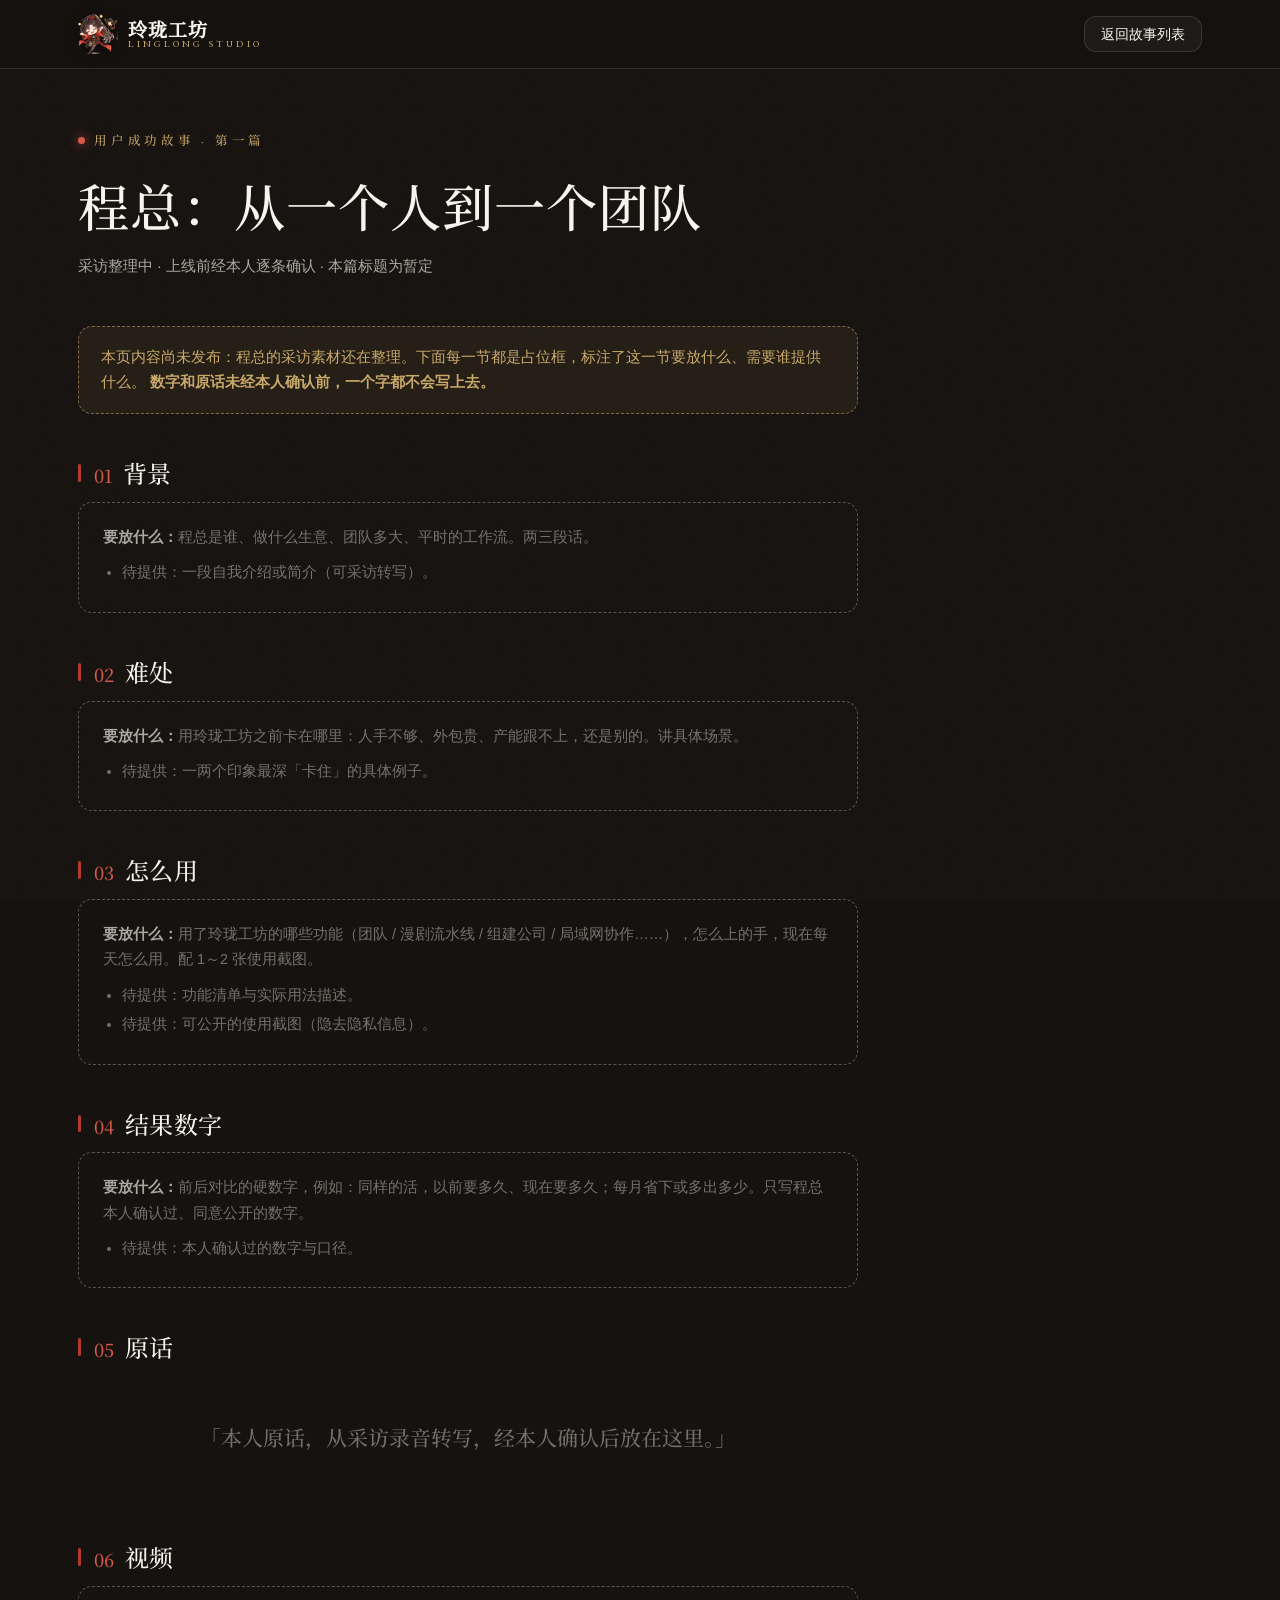
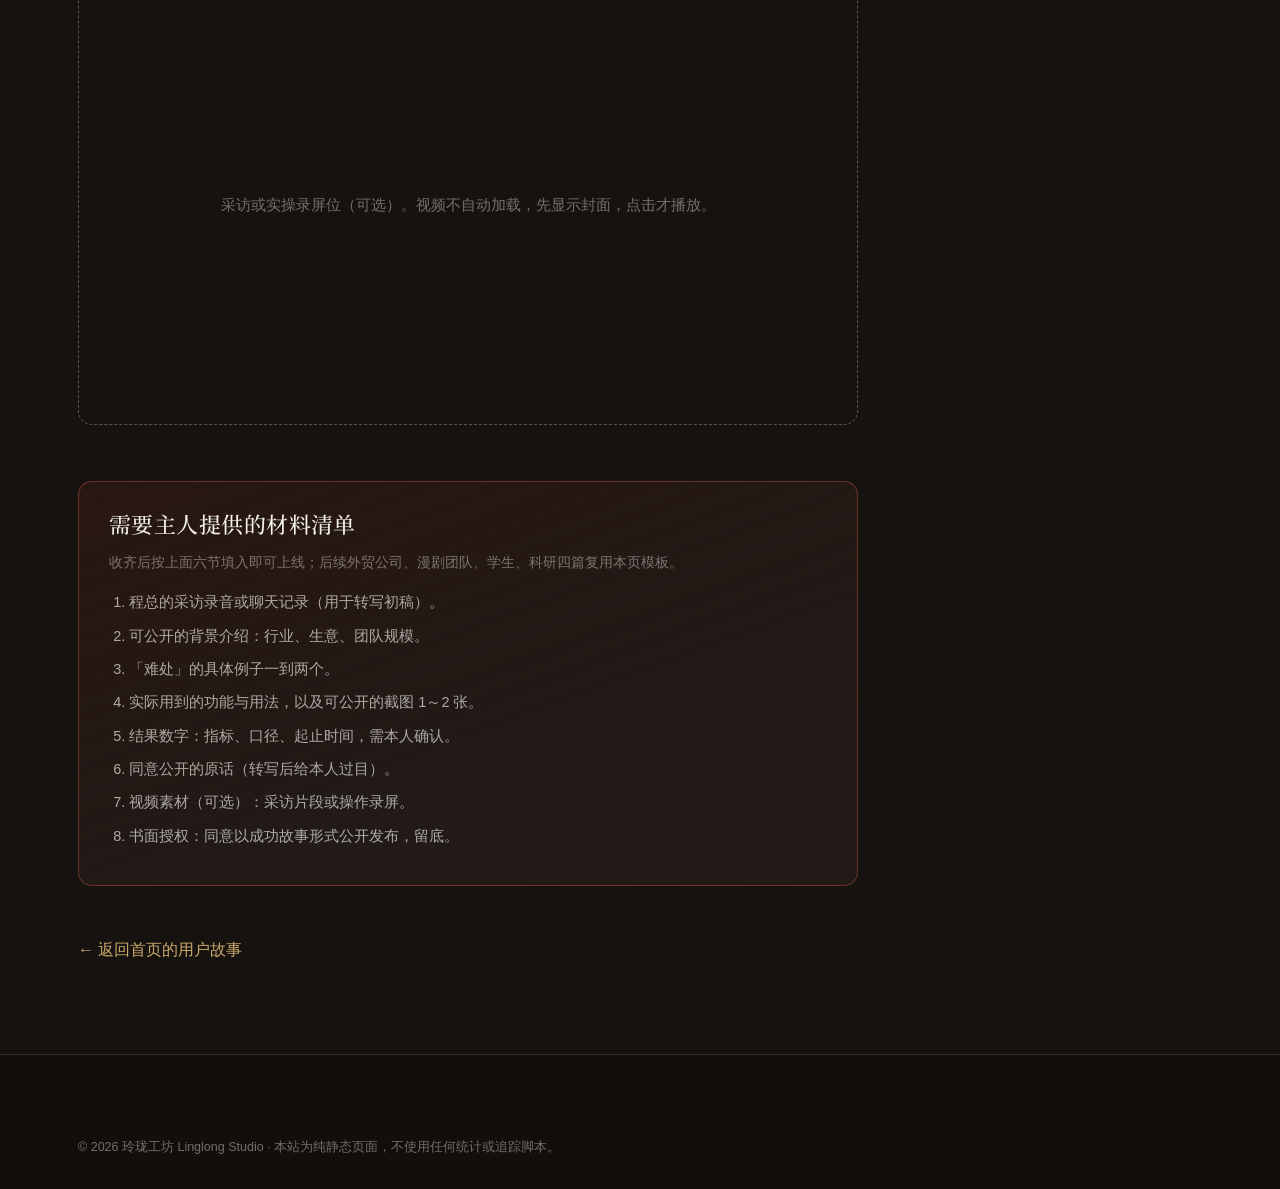
==== site/stories/cheng.html @ f54534da "首页十一段、视觉动效、成功故事模板、字体子集与用词检查 - index.html：首屏/团队/漫剧流水线/组建公司/局域网/路由钱包/故事/价格/下载/FAQ/页脚 - site.css：深色电影感、" ====
<!DOCTYPE html>
<html lang="zh-CN">
<head>
<meta charset="utf-8">
<meta name="viewport" content="width=device-width,initial-scale=1,viewport-fit=cover">
<title>用户成功故事 · 程总（内容整理中） · 玲珑工坊</title>
<meta name="description" content="玲珑工坊用户成功故事：程总篇。采访素材整理中，数字与原话经本人确认后发布。本页同时是后续所有成功故事的排版模板。">
<meta name="color-scheme" content="dark">
<meta name="theme-color" content="#16120f">
<meta name="robots" content="noindex">
<link rel="icon" type="image/png" sizes="32x32" href="../assets/img/favicon-32.png">
<link rel="preload" href="../assets/fonts/serif-sc.woff2" as="font" type="font/woff2" crossorigin>
<link rel="stylesheet" href="../assets/css/site.css">
<style>
  /* 成功故事详情页专用 */
  .story-page { padding: 130px 0 90px; }
  .story-hero { max-width: 780px; margin-bottom: 46px; }
  .story-hero h1 { font-size: clamp(2rem, 4.6vw, 3.2rem); margin-top: 18px; }
  .story-hero .who { color: var(--ink-dim); margin-top: 16px; font-size: 15px; }
  .pending-banner {
    margin: 0 0 44px; padding: 18px 22px; border-radius: var(--radius);
    border: 1px dashed rgba(201, 169, 106, .55); background: rgba(201, 169, 106, .08);
    color: var(--gold); font-size: 14.5px; max-width: 780px;
  }
  .story-body { max-width: 780px; }
  .story-body section { margin-bottom: 44px; }
  .story-body h2 {
    font-size: 24px; margin-bottom: 14px; padding-left: 16px; position: relative;
  }
  .story-body h2::before {
    content: ''; position: absolute; left: 0; top: 6px; bottom: 6px; width: 3px;
    background: var(--red); border-radius: 2px;
  }
  .story-body h2 .no { color: var(--red-hi); margin-right: 10px; font-size: 18px; }
  .slot {
    border: 1px dashed rgba(246, 244, 238, .3); border-radius: var(--radius);
    padding: 22px 24px; color: var(--ink-faint); font-size: 14.5px;
  }
  .slot b { color: var(--ink-dim); }
  .slot ul { margin: 10px 0 0; padding-left: 1.3em; }
  .slot li { margin: 4px 0; }
  .quote-slot {
    font-family: var(--font-display); font-size: 21px; line-height: 2; text-align: center;
    padding: 40px 30px; color: var(--ink-faint);
  }
  .video-slot {
    aspect-ratio: 16 / 9; display: flex; align-items: center; justify-content: center;
    border: 1px dashed rgba(246, 244, 238, .3); border-radius: var(--radius);
    color: var(--ink-faint); font-size: 14.5px;
  }
  .materials {
    max-width: 780px; margin-top: 56px; padding: 28px 30px;
    border: 1px solid rgba(214, 90, 73, .4); border-radius: var(--radius);
    background: linear-gradient(160deg, rgba(180, 58, 46, .12), var(--panel) 60%);
  }
  .materials h2 { font-size: 22px; margin-bottom: 6px; }
  .materials .sub { color: var(--ink-faint); font-size: 13.5px; margin-bottom: 16px; }
  .materials ol { margin: 0; padding-left: 1.4em; color: var(--ink-dim); font-size: 14.5px; }
  .materials li { margin: 8px 0; }
  .back-link { display: inline-block; margin-top: 50px; color: var(--gold); }
</style>
</head>
<body>
<a class="skip" href="#main">跳到正文</a>

<header class="topbar scrolled">
  <div class="wrap topbar-in">
    <a class="brand" href="../index.html" aria-label="玲珑工坊 首页">
      <img src="../assets/img/q-happy-280.webp" width="40" height="40" alt="">
      <span><b>玲珑工坊</b><small>LINGLONG STUDIO</small></span>
    </a>
    <div class="top-actions" style="margin-left:auto">
      <a class="btn btn-sm btn-ghost" href="../index.html#stories">返回故事列表</a>
    </div>
  </div>
</header>

<main id="main" class="story-page">
  <div class="wrap">

    <div class="story-hero">
      <p class="eyebrow"><span class="dot" aria-hidden="true"></span>用户成功故事 · 第一篇</p>
      <h1>程总：从一个人到一个团队</h1>
      <p class="who">采访整理中 · 上线前经本人逐条确认 · 本篇标题为暂定</p>
    </div>

    <p class="pending-banner">
      本页内容尚未发布：程总的采访素材还在整理。下面每一节都是占位框，标注了这一节要放什么、需要谁提供什么。
      <b>数字和原话未经本人确认前，一个字都不会写上去。</b>
    </p>

    <div class="story-body">

      <section aria-labelledby="s-bg">
        <h2 id="s-bg"><span class="no">01</span>背景</h2>
        <div class="slot">
          <b>要放什么：</b>程总是谁、做什么生意、团队多大、平时的工作流。两三段话。
          <ul><li>待提供：一段自我介绍或简介（可采访转写）。</li></ul>
        </div>
      </section>

      <section aria-labelledby="s-pain">
        <h2 id="s-pain"><span class="no">02</span>难处</h2>
        <div class="slot">
          <b>要放什么：</b>用玲珑工坊之前卡在哪里：人手不够、外包贵、产能跟不上，还是别的。讲具体场景。
          <ul><li>待提供：一两个印象最深「卡住」的具体例子。</li></ul>
        </div>
      </section>

      <section aria-labelledby="s-how">
        <h2 id="s-how"><span class="no">03</span>怎么用</h2>
        <div class="slot">
          <b>要放什么：</b>用了玲珑工坊的哪些功能（团队 / 漫剧流水线 / 组建公司 / 局域网协作……），怎么上的手，现在每天怎么用。配 1～2 张使用截图。
          <ul>
            <li>待提供：功能清单与实际用法描述。</li>
            <li>待提供：可公开的使用截图（隐去隐私信息）。</li>
          </ul>
        </div>
      </section>

      <section aria-labelledby="s-numbers">
        <h2 id="s-numbers"><span class="no">04</span>结果数字</h2>
        <div class="slot">
          <b>要放什么：</b>前后对比的硬数字，例如：同样的活，以前要多久、现在要多久；每月省下或多出多少。只写程总本人确认过、同意公开的数字。
          <ul><li>待提供：本人确认过的数字与口径。</li></ul>
        </div>
      </section>

      <section aria-labelledby="s-quote">
        <h2 id="s-quote"><span class="no">05</span>原话</h2>
        <div class="quote-slot">
          「本人原话，从采访录音转写，经本人确认后放在这里。」
        </div>
      </section>

      <section aria-labelledby="s-video">
        <h2 id="s-video"><span class="no">06</span>视频</h2>
        <div class="video-slot">
          采访或实操录屏位（可选）。视频不自动加载，先显示封面，点击才播放。
        </div>
      </section>

    </div>

    <div class="materials">
      <h2>需要主人提供的材料清单</h2>
      <p class="sub">收齐后按上面六节填入即可上线；后续外贸公司、漫剧团队、学生、科研四篇复用本页模板。</p>
      <ol>
        <li>程总的采访录音或聊天记录（用于转写初稿）。</li>
        <li>可公开的背景介绍：行业、生意、团队规模。</li>
        <li>「难处」的具体例子一到两个。</li>
        <li>实际用到的功能与用法，以及可公开的截图 1～2 张。</li>
        <li>结果数字：指标、口径、起止时间，需本人确认。</li>
        <li>同意公开的原话（转写后给本人过目）。</li>
        <li>视频素材（可选）：采访片段或操作录屏。</li>
        <li>书面授权：同意以成功故事形式公开发布，留底。</li>
      </ol>
    </div>

    <a class="back-link" href="../index.html#stories">← 返回首页的用户故事</a>
  </div>
</main>

<footer class="footer">
  <p class="wrap foot-fine" style="border-top:0">© 2026 玲珑工坊 Linglong Studio · 本站为纯静态页面，不使用任何统计或追踪脚本。</p>
</footer>
</body>
</html>
---- site/assets/css/site.css ----
/* 玲珑工坊官网 · 深色电影感 · 玲珑红 */
@font-face {
  font-family: 'LL Serif';
  src: url('../fonts/serif-sc.woff2') format('woff2');
  font-display: swap;
}
@font-face {
  font-family: 'LL Latin';
  src: url('../fonts/latin-display.woff2') format('woff2');
  font-display: swap;
}

:root {
  --bg: #16120f;
  --bg-alt: #1c1613;
  --panel: #211a16;
  --ink: #f6f4ee;
  --ink-dim: rgba(246, 244, 238, .66);
  --ink-faint: rgba(246, 244, 238, .42);
  --line: rgba(246, 244, 238, .13);
  --red: #b43a2e;
  --red-hi: #d65a49;
  --red-deep: #7e2a21;
  --gold: #c9a96a;
  --teal: #2e8b7f;
  --font-display: 'LL Serif', 'Songti SC', 'STSong', 'SimSun', serif;
  --font-body: -apple-system, BlinkMacSystemFont, 'PingFang SC', 'Hiragino Sans GB', 'Microsoft YaHei', 'Noto Sans CJK SC', sans-serif;
  --font-en: 'LL Latin', 'LL Serif', Georgia, serif;
  --wrap: 1180px;
  --radius: 14px;
}

* { box-sizing: border-box; }
html { scroll-behavior: smooth; }
@media (prefers-reduced-motion: reduce) { html { scroll-behavior: auto; } }
body {
  margin: 0;
  background: var(--bg);
  color: var(--ink);
  font-family: var(--font-body);
  font-size: 16px;
  line-height: 1.75;
  -webkit-font-smoothing: antialiased;
  overflow-x: hidden;
}
body::before {
  /* 细颗粒，电影感 */
  content: '';
  position: fixed;
  inset: 0;
  pointer-events: none;
  z-index: 1;
  opacity: .05;
  background-image: url("data:image/svg+xml,%3Csvg xmlns='http://www.w3.org/2000/svg' width='120' height='120'%3E%3Cfilter id='n'%3E%3CfeTurbulence type='fractalNoise' baseFrequency='.9' numOctaves='2'/%3E%3C/filter%3E%3Crect width='120' height='120' filter='url(%23n)' opacity='.6'/%3E%3C/svg%3E");
}
::selection { background: var(--red); color: #fff; }
img { max-width: 100%; height: auto; }
a { color: inherit; text-decoration: none; }
code, kbd {
  font-family: ui-monospace, Consolas, monospace;
  font-size: .88em;
  background: rgba(246, 244, 238, .08);
  border: 1px solid var(--line);
  border-radius: 5px;
  padding: .05em .4em;
}
.wrap { max-width: var(--wrap); margin: 0 auto; padding: 0 28px; position: relative; z-index: 2; }

.skip {
  position: absolute; left: 12px; top: -60px; z-index: 99;
  background: var(--red); color: #fff; padding: 8px 16px; border-radius: 8px;
  transition: top .2s;
}
.skip:focus { top: 12px; }

/* ===== 顶栏 ===== */
.topbar {
  position: fixed; top: 0; left: 0; right: 0; z-index: 50;
  border-bottom: 1px solid transparent;
  transition: background .3s, border-color .3s;
}
.topbar.scrolled {
  background: rgba(22, 18, 15, .86);
  backdrop-filter: blur(14px);
  -webkit-backdrop-filter: blur(14px);
  border-color: var(--line);
}
.topbar-in { display: flex; align-items: center; gap: 24px; height: 68px; }
.brand { display: flex; align-items: center; gap: 10px; flex-shrink: 0; }
.brand img { width: 40px; height: 40px; object-fit: contain; filter: drop-shadow(0 2px 6px rgba(0,0,0,.5)); }
.brand span { display: flex; flex-direction: column; line-height: 1.15; }
.brand b { font-family: var(--font-display); font-size: 19px; letter-spacing: .06em; }
.brand small { font-family: var(--font-en); font-size: 9.5px; letter-spacing: .32em; color: var(--gold); }
.nav { display: flex; gap: 4px; margin-left: auto; }
.nav a {
  padding: 8px 13px; border-radius: 8px; font-size: 14.5px; color: var(--ink-dim);
  transition: color .2s, background .2s;
}
.nav a:hover, .nav a:focus-visible { color: var(--ink); background: rgba(246,244,238,.07); }
.top-actions { display: flex; align-items: center; gap: 12px; }
.menu-btn {
  display: none; width: 42px; height: 42px; border: 1px solid var(--line); border-radius: 10px;
  background: transparent; cursor: pointer; padding: 0;
}
.menu-btn span { display: block; width: 18px; height: 2px; background: var(--ink); margin: 4px auto; border-radius: 2px; transition: transform .25s; }
.menu-btn[aria-expanded="true"] span:first-child { transform: translateY(3px) rotate(45deg); }
.menu-btn[aria-expanded="true"] span:last-child { transform: translateY(-3px) rotate(-45deg); }

/* ===== 按钮 ===== */
.btn {
  display: inline-flex; align-items: center; gap: 10px;
  border-radius: 12px; border: 1px solid transparent; cursor: pointer;
  font-family: var(--font-body); font-size: 15px; line-height: 1.3;
  padding: 10px 20px; color: var(--ink);
  transition: transform .2s, box-shadow .2s, background .2s, border-color .2s;
}
.btn svg { width: 20px; height: 20px; fill: none; stroke: currentColor; stroke-width: 1.8; stroke-linecap: round; stroke-linejoin: round; flex-shrink: 0; }
.btn span { display: flex; flex-direction: column; align-items: flex-start; text-align: left; }
.btn small { font-size: 12px; opacity: .72; font-weight: 400; }
.btn-primary {
  background: linear-gradient(160deg, var(--red-hi), var(--red) 55%, var(--red-deep));
  color: #fff; box-shadow: 0 6px 24px rgba(180, 58, 46, .35);
}
.btn-primary:hover { transform: translateY(-2px); box-shadow: 0 10px 30px rgba(180, 58, 46, .45); }
.btn-ghost { border-color: var(--line); background: rgba(246,244,238,.04); }
.btn-ghost:hover { border-color: rgba(246,244,238,.3); background: rgba(246,244,238,.08); }
.btn-sm { padding: 8px 16px; font-size: 14px; }
.btn-xl { padding: 14px 26px; font-size: 16px; border-radius: 14px; }
.btn[disabled], .btn.soon { opacity: .55; pointer-events: none; }
.btn .soon-tag {
  font-size: 11px; background: rgba(201,169,106,.18); color: var(--gold);
  border: 1px solid rgba(201,169,106,.4); border-radius: 99px; padding: 1px 8px; margin-left: 2px;
}
.inline-link { color: var(--gold); border-bottom: 1px dashed rgba(201,169,106,.5); }

/* ===== 首屏 ===== */
.hero {
  position: relative;
  padding: 150px 0 40px;
  overflow: hidden;
  background:
    radial-gradient(1100px 500px at 82% 8%, rgba(180, 58, 46, .16), transparent 60%),
    radial-gradient(800px 500px at 8% 90%, rgba(46, 139, 127, .07), transparent 60%),
    var(--bg);
}
.hero::after {
  content: '';
  position: absolute; left: 0; right: 0; bottom: 0; height: 120px;
  background: linear-gradient(transparent, var(--bg));
  pointer-events: none;
}
.hero-in { display: grid; grid-template-columns: 1.08fr .92fr; gap: 40px; align-items: center; }
.eyebrow {
  display: flex; align-items: center; gap: 9px;
  font-family: var(--font-en); font-size: 12.5px; letter-spacing: .3em;
  color: var(--gold); text-transform: uppercase; margin: 0 0 22px;
}
.eyebrow .dot { width: 7px; height: 7px; border-radius: 50%; background: var(--red-hi); box-shadow: 0 0 12px var(--red-hi); }
h1, h2 { font-family: var(--font-display); font-weight: 500; line-height: 1.24; margin: 0; letter-spacing: .02em; }
h1 { font-size: clamp(2.55rem, 5.4vw, 3.9rem); }
h1 em { font-style: normal; color: var(--red-hi); text-shadow: 0 0 34px rgba(214, 90, 73, .35); }
.hero-lead { font-size: clamp(1.02rem, 1.4vw, 1.18rem); color: var(--ink-dim); max-width: 34em; margin: 26px 0 34px; }
.hero-cta { display: flex; gap: 14px; flex-wrap: wrap; }
.hero-points { list-style: none; display: flex; gap: 30px; flex-wrap: wrap; padding: 0; margin: 40px 0 0; }
.hero-points li { display: flex; flex-direction: column; gap: 2px; position: relative; padding-left: 16px; }
.hero-points li::before { content: ''; position: absolute; left: 0; top: 6px; bottom: 6px; width: 2px; background: var(--red); border-radius: 2px; }
.hero-points b { font-size: 15.5px; }
.hero-points span { font-size: 13px; color: var(--ink-faint); }

.hero-visual { position: relative; }
.hero-stage { position: relative; display: flex; justify-content: center; align-items: flex-end; }
.hero-glow {
  position: absolute; bottom: -8%; left: 50%; transform: translateX(-50%);
  width: 130%; aspect-ratio: 1;
  background: radial-gradient(circle, rgba(180, 58, 46, .34), rgba(180, 58, 46, .08) 45%, transparent 68%);
  filter: blur(6px);
}
.hero-girl {
  position: relative; z-index: 2;
  width: min(380px, 78%);
  filter: drop-shadow(0 24px 50px rgba(0, 0, 0, .55));
  animation: float 7s ease-in-out infinite;
}
.hero-floor {
  position: absolute; bottom: 1%; left: 50%; transform: translateX(-50%);
  width: 64%; height: 26px; border-radius: 50%;
  background: radial-gradient(ellipse, rgba(0,0,0,.55), transparent 70%);
}
@keyframes float {
  0%, 100% { transform: translateY(0); }
  50% { transform: translateY(-10px); }
}
.hero-card {
  position: absolute; left: -6px; bottom: 8%; z-index: 3;
  display: flex; align-items: center; gap: 10px;
  max-width: 300px; margin: 0; padding: 12px 16px 12px 10px;
  background: rgba(33, 26, 22, .82);
  border: 1px solid var(--line); border-radius: var(--radius);
  backdrop-filter: blur(10px); -webkit-backdrop-filter: blur(10px);
  box-shadow: 0 14px 40px rgba(0,0,0,.45);
}
.hero-card img { width: 52px; height: 52px; object-fit: contain; flex-shrink: 0; }
.hero-card figcaption { font-size: 12.5px; line-height: 1.6; color: var(--ink-dim); }
.hero-card b { color: var(--gold); font-weight: 600; }

/* 作品短片位 */
.hero-film { margin-top: 66px; }
.film {
  display: block; width: 100%; padding: 0; border: 0; background: none; cursor: pointer;
  text-align: left; color: inherit; font-family: inherit;
}
.film-frame {
  position: relative; display: flex; align-items: center; justify-content: center;
  aspect-ratio: 21 / 9; min-height: 240px;
  border: 1px solid var(--line); border-radius: 20px; overflow: hidden;
  background:
    radial-gradient(700px 300px at 50% 120%, rgba(180, 58, 46, .28), transparent 65%),
    linear-gradient(170deg, #241c17, #16120f 70%);
  transition: border-color .25s;
}
.film:hover .film-frame { border-color: rgba(214, 90, 73, .5); }
.film-frame img {
  position: absolute; right: 6%; bottom: -6%; width: 15%; min-width: 110px;
  filter: drop-shadow(0 10px 24px rgba(0,0,0,.5));
  opacity: .95;
}
.film-frame::before {
  content: ''; position: absolute; inset: 0;
  background: repeating-linear-gradient(90deg, transparent 0 118px, rgba(246,244,238,.03) 118px 119px);
}
.film-play {
  position: relative; z-index: 2;
  width: 84px; height: 84px; border-radius: 50%;
  display: flex; align-items: center; justify-content: center;
  background: rgba(180, 58, 46, .92);
  box-shadow: 0 0 0 12px rgba(180, 58, 46, .18), 0 0 60px rgba(180, 58, 46, .5);
  transition: transform .25s;
}
.film:hover .film-play { transform: scale(1.07); }
.film-play svg { width: 34px; height: 34px; fill: #fff; margin-left: 4px; }
.film-badge {
  position: absolute; top: 18px; left: 22px; z-index: 2;
  font-size: 13px; letter-spacing: .12em; color: var(--gold);
  border: 1px solid rgba(201, 169, 106, .45); border-radius: 99px; padding: 5px 14px;
  background: rgba(22, 18, 15, .6);
}
.film-note { display: block; margin-top: 14px; font-size: 14px; color: var(--ink-faint); text-align: center; }
.film video { width: 100%; height: 100%; object-fit: cover; }

/* ===== 通用区块 ===== */
.section { padding: clamp(72px, 9vw, 120px) 0; position: relative; }
.section.alt { background: var(--bg-alt); border-top: 1px solid var(--line); border-bottom: 1px solid var(--line); }
.head { max-width: 760px; margin-bottom: clamp(40px, 5vw, 64px); position: relative; }
.head-bird {
  position: absolute; right: -30px; top: -34px; width: clamp(80px, 10vw, 130px); height: auto;
  opacity: .92; filter: drop-shadow(0 8px 18px rgba(0,0,0,.5));
}
.sr-only {
  position: absolute; width: 1px; height: 1px; overflow: hidden;
  clip: rect(0 0 0 0); clip-path: inset(50%); white-space: nowrap;
}
.head h2 { font-size: clamp(1.9rem, 4.4vw, 3.2rem); }
.head .lead { color: var(--ink-dim); font-size: clamp(1rem, 1.3vw, 1.12rem); margin: 22px 0 0; }

/* 滚动动效：克制 */
.js .reveal { opacity: 0; transform: translateY(26px); transition: opacity .7s ease, transform .7s cubic-bezier(.22,.8,.3,1); }
.js .reveal.in { opacity: 1; transform: none; }
@media (prefers-reduced-motion: reduce) {
  .js .reveal { opacity: 1; transform: none; transition: none; }
  .hero-girl { animation: none; }
  .crew img { animation: none !important; }
  * { scroll-behavior: auto; }
}

/* ===== 团队流程 ===== */
.flow {
  list-style: none; margin: 0; padding: 0;
  display: grid; grid-template-columns: repeat(4, 1fr); gap: 18px;
  counter-reset: step;
}
.flow-step {
  position: relative; padding: 26px 22px 24px;
  background: var(--panel); border: 1px solid var(--line); border-radius: var(--radius);
  transition: border-color .25s, transform .25s;
}
.flow-step:hover { border-color: rgba(214, 90, 73, .45); transform: translateY(-4px); }
.flow-n {
  font-family: var(--font-display); font-size: 40px; line-height: 1;
  color: transparent; -webkit-text-stroke: 1px rgba(214, 90, 73, .75);
  display: block; margin-bottom: 16px;
}
.flow-step h3 { font-family: var(--font-display); font-size: 20px; margin: 0 0 10px; font-weight: 500; }
.flow-step p { margin: 0; font-size: 14px; color: var(--ink-dim); }
.crew {
  display: flex; justify-content: center; align-items: flex-end; gap: clamp(6px, 3vw, 34px);
  margin-top: 54px; flex-wrap: wrap;
}
.crew img {
  width: clamp(74px, 9vw, 118px); height: auto;
  filter: drop-shadow(0 10px 20px rgba(0,0,0,.5));
  animation: bob 5s ease-in-out infinite;
}
.crew img:nth-child(2) { animation-delay: -1s; }
.crew img:nth-child(3) { animation-delay: -2.2s; }
.crew img:nth-child(4) { animation-delay: -3.1s; }
.crew img:nth-child(5) { animation-delay: -4s; }
@keyframes bob {
  0%, 100% { transform: translateY(0); }
  50% { transform: translateY(-7px); }
}

/* ===== 漫剧流水线 ===== */
.pipeline { display: grid; grid-template-columns: 1.5fr 1fr; gap: 40px; align-items: start; }
.pipe-steps { list-style: none; margin: 0; padding: 0; display: flex; flex-direction: column; gap: 8px; }
.pipe-steps li {
  display: flex; gap: 20px; padding: 22px 24px; border-radius: var(--radius);
  border: 1px solid transparent; transition: border-color .25s, background .25s;
}
.pipe-steps li:hover { border-color: var(--line); background: rgba(246,244,238,.03); }
.pipe-steps b {
  flex-shrink: 0; width: 54px; height: 54px; border-radius: 50%;
  display: flex; align-items: center; justify-content: center;
  font-family: var(--font-display); font-size: 23px; font-weight: 500;
  color: var(--red-hi); border: 1px solid rgba(214, 90, 73, .55);
  background: rgba(180, 58, 46, .12);
}
.pipe-steps h3 { font-family: var(--font-display); font-size: 19px; margin: 4px 0 8px; font-weight: 500; }
.pipe-steps p { margin: 0; font-size: 14.5px; color: var(--ink-dim); }
.pipe-side {
  position: sticky; top: 100px;
  padding: 30px 28px; border-radius: var(--radius);
  background: linear-gradient(165deg, rgba(180,58,46,.14), rgba(33,26,22,.9) 60%);
  border: 1px solid rgba(214, 90, 73, .3);
}
.pipe-quote {
  margin: 0; font-family: var(--font-display); font-size: 19px; line-height: 1.9; color: var(--ink);
}
.pipe-quote::before { content: '「'; color: var(--red-hi); }
.pipe-quote::after { content: '」'; color: var(--red-hi); }

/* ===== 组建 AI 公司 ===== */
.org { max-width: 760px; margin: 0 auto 40px; }
.org-node {
  background: var(--panel); border: 1px solid var(--line); border-radius: var(--radius);
  padding: 14px 18px; text-align: center; position: relative;
  display: flex; flex-direction: column; gap: 2px; align-items: center;
}
.org-node img { width: 54px; height: 54px; object-fit: contain; margin-bottom: 6px; filter: drop-shadow(0 4px 10px rgba(0,0,0,.5)); }
.org-node b { font-family: var(--font-display); font-size: 17px; font-weight: 500; }
.org-node span { font-size: 12.5px; color: var(--ink-faint); }
.org-boss {
  width: 200px; margin: 0 auto 44px; border-color: rgba(214, 90, 73, .55);
  background: linear-gradient(170deg, rgba(180,58,46,.2), var(--panel));
}
.org-boss::after {
  content: ''; position: absolute; left: 50%; top: 100%; height: 22px; width: 1px; background: var(--line);
}
.org-row { display: grid; grid-template-columns: repeat(4, 1fr); gap: 16px; position: relative; }
.org-row::before {
  content: ''; position: absolute; top: -22px; left: 12.5%; right: 12.5%; height: 1px; background: var(--line);
}
.org-row .org-node::before {
  content: ''; position: absolute; left: 50%; top: -22px; height: 22px; width: 1px; background: var(--line);
}
.ticks { list-style: none; margin: 0; padding: 0; max-width: 720px; }
.ticks li { position: relative; padding: 7px 0 7px 30px; color: var(--ink-dim); font-size: 15px; }
.ticks li::before {
  content: ''; position: absolute; left: 2px; top: 14px; width: 12px; height: 7px;
  border-left: 2px solid var(--gold); border-bottom: 2px solid var(--gold); transform: rotate(-45deg);
}
.ticks b { color: var(--ink); }

/* ===== 局域网 ===== */
.lan-grid { display: grid; grid-template-columns: repeat(3, 1fr); gap: 18px; }
.lan-card {
  padding: 26px 24px; background: var(--panel);
  border: 1px solid var(--line); border-radius: var(--radius);
  border-top: 2px solid var(--teal);
}
.lan-card h3 { font-family: var(--font-display); font-size: 19px; margin: 0 0 10px; font-weight: 500; }
.lan-card p { margin: 0; font-size: 14.5px; color: var(--ink-dim); }

/* ===== 路由与钱包 ===== */
.tier-grid { display: grid; grid-template-columns: repeat(3, 1fr); gap: 18px; margin-bottom: 22px; }
.tier {
  padding: 26px 24px; background: var(--panel);
  border: 1px solid var(--line); border-radius: var(--radius);
  transition: transform .25s, border-color .25s;
}
.tier:hover { transform: translateY(-4px); }
.tier-on { border-color: rgba(214, 90, 73, .6); background: linear-gradient(170deg, rgba(180,58,46,.16), var(--panel) 65%); }
.tier-tag {
  display: inline-block; margin: 0 0 14px; font-size: 12.5px; letter-spacing: .14em;
  color: var(--gold); border: 1px solid rgba(201,169,106,.4); border-radius: 99px; padding: 3px 12px;
}
.tier h3 { font-family: var(--font-display); font-size: 22px; margin: 0 0 10px; font-weight: 500; }
.tier p { margin: 0; font-size: 14.5px; color: var(--ink-dim); }
.switches { display: grid; grid-template-columns: repeat(3, 1fr); gap: 14px; margin-bottom: 40px; }
.switch {
  display: flex; flex-direction: column; gap: 3px; padding: 16px 20px 16px 52px; position: relative;
  border: 1px dashed rgba(246,244,238,.22); border-radius: var(--radius); font-size: 13.5px;
}
.switch::before {
  content: ''; position: absolute; left: 18px; top: 20px; width: 22px; height: 13px;
  border-radius: 99px; background: var(--red); box-shadow: inset 8px 0 0 0 rgba(255,255,255,.85);
}
.switch b { font-size: 14.5px; }
.switch span { color: var(--ink-faint); }
.wallet {
  padding: 30px 30px 24px; border-radius: var(--radius);
  background: linear-gradient(160deg, rgba(201,169,106,.1), var(--panel) 55%);
  border: 1px solid rgba(201,169,106,.32);
}
.wallet h3 { font-family: var(--font-display); font-size: 21px; margin: 0 0 14px; font-weight: 500; color: var(--gold); }

/* ===== 成功故事 ===== */
.story-grid { display: grid; grid-template-columns: repeat(3, 1fr); gap: 18px; }
.story {
  padding: 26px 24px; background: var(--panel);
  border: 1px solid var(--line); border-radius: var(--radius);
  display: flex; flex-direction: column; gap: 10px; align-items: flex-start;
}
.story-lead {
  grid-row: span 2; grid-column: span 2;
  background: linear-gradient(160deg, rgba(180,58,46,.2), var(--panel) 60%);
  border-color: rgba(214, 90, 73, .45);
  justify-content: center;
}
.story-tag {
  margin: 0; font-size: 12.5px; letter-spacing: .14em; color: var(--red-hi);
  border: 1px solid rgba(214,90,73,.5); border-radius: 99px; padding: 3px 12px;
}
.story-tag.dim { color: var(--ink-faint); border-color: var(--line); }
.story h3 { font-family: var(--font-display); font-size: 22px; margin: 0; font-weight: 500; }
.story-lead h3 { font-size: clamp(1.5rem, 2.6vw, 2rem); }
.story p { margin: 0; font-size: 14.5px; color: var(--ink-dim); }
.story .btn { margin-top: 10px; }

/* ===== 价格 ===== */
.price-grid { display: grid; grid-template-columns: repeat(3, 1fr); gap: 18px; margin-bottom: 26px; }
.price { padding: 26px 24px; background: var(--panel); border: 1px solid var(--line); border-radius: var(--radius); }
.price h3 { font-size: 15px; margin: 0 0 8px; color: var(--ink-dim); font-weight: 500; }
.price-num {
  font-family: var(--font-display); font-size: 30px; margin: 0 0 12px; color: var(--red-hi);
}
.price p:last-child { margin: 0; font-size: 14px; color: var(--ink-dim); }
.migrate {
  padding: 26px 28px; border-radius: var(--radius);
  border: 1px solid var(--line); background: rgba(246,244,238,.03);
}
.migrate h3 { font-family: var(--font-display); font-size: 20px; margin: 0 0 10px; font-weight: 500; }
.migrate p { margin: 0 0 16px; font-size: 14.5px; color: var(--ink-dim); max-width: 60em; }

/* ===== 下载 ===== */
.dl-grid { display: grid; grid-template-columns: repeat(3, 1fr); gap: 18px; margin-bottom: 34px; }
.dl-card {
  padding: 26px 24px; background: var(--panel); border: 1px solid var(--line);
  border-radius: var(--radius); display: flex; flex-direction: column; gap: 6px;
}
.dl-card h3 { font-family: var(--font-display); font-size: 20px; margin: 0; font-weight: 500; }
.dl-note { font-size: 13.5px; color: var(--ink-faint); margin: 0 0 12px; }
.dl-meta { font-size: 12.5px; color: var(--ink-faint); word-break: break-all; margin: 0 0 14px; }
.dl-card .btn { margin-top: auto; justify-content: center; }
.dl-help { display: grid; gap: 10px; max-width: 780px; }

/* ===== FAQ ===== */
.faq-in { max-width: 860px; }
.faq-list { display: grid; gap: 10px; }
details {
  background: var(--panel); border: 1px solid var(--line); border-radius: var(--radius);
  padding: 0; overflow: hidden;
}
details[open] { border-color: rgba(214, 90, 73, .4); }
summary {
  cursor: pointer; list-style: none; padding: 18px 52px 18px 22px; position: relative;
  font-size: 15.5px; font-weight: 500;
}
summary::-webkit-details-marker { display: none; }
summary::after {
  content: '+'; position: absolute; right: 20px; top: 50%; transform: translateY(-50%);
  font-family: var(--font-display); font-size: 22px; color: var(--red-hi); transition: transform .25s;
}
details[open] summary::after { transform: translateY(-50%) rotate(45deg); }
details p { margin: 0; padding: 0 22px 20px; color: var(--ink-dim); font-size: 14.5px; }

/* ===== 页脚 ===== */
.footer { border-top: 1px solid var(--line); padding: 60px 0 30px; background: #120e0b; }
.foot-in { display: grid; grid-template-columns: 1.2fr 2fr; gap: 40px; margin-bottom: 40px; }
.foot-brand p { color: var(--ink-faint); font-size: 14px; margin: 14px 0 0; }
.foot-links { display: grid; grid-template-columns: repeat(3, 1fr); gap: 20px; }
.foot-links h4 { font-size: 13px; letter-spacing: .18em; color: var(--gold); margin: 0 0 14px; font-weight: 500; }
.foot-links a { display: block; padding: 5px 0; font-size: 14px; color: var(--ink-dim); }
.foot-links a:hover { color: var(--ink); }
.foot-fine { font-size: 12.5px; color: var(--ink-faint); border-top: 1px solid var(--line); padding-top: 22px; }

/* ===== 提示 ===== */
.toast {
  position: fixed; left: 50%; bottom: 34px; transform: translate(-50%, 80px);
  background: rgba(33, 26, 22, .95); border: 1px solid var(--line); color: var(--ink);
  padding: 12px 22px; border-radius: 99px; font-size: 14px; z-index: 90;
  opacity: 0; transition: transform .3s, opacity .3s; pointer-events: none;
  box-shadow: 0 10px 40px rgba(0,0,0,.5);
}
.toast.show { transform: translate(-50%, 0); opacity: 1; }

/* ===== 响应式 ===== */
@media (max-width: 1020px) {
  .nav {
    display: none; position: absolute; top: 68px; left: 0; right: 0;
    flex-direction: column; gap: 2px; padding: 12px 20px 18px;
    background: rgba(22, 18, 15, .97); border-bottom: 1px solid var(--line);
    backdrop-filter: blur(14px);
  }
  .nav.open { display: flex; }
  .nav a { padding: 12px 14px; font-size: 16px; }
  .menu-btn { display: block; }
}
@media (max-width: 940px) {
  .flow { grid-template-columns: repeat(2, 1fr); }
  .pipeline { grid-template-columns: 1fr; }
  .pipe-side { position: static; }
  .lan-grid, .tier-grid, .switches, .price-grid, .dl-grid { grid-template-columns: 1fr 1fr; }
  .story-grid { grid-template-columns: 1fr 1fr; }
  .story-lead { grid-column: span 2; grid-row: auto; }
}
@media (max-width: 860px) {
  .hero { padding-top: 120px; }
  .hero-in { grid-template-columns: 1fr; gap: 20px; }
  .hero-visual { order: -1; margin-bottom: 8px; }
  .hero-girl { width: min(250px, 62vw); }
  .hero-card { position: static; margin: -30px auto 0; max-width: 340px; }
  .film-frame { aspect-ratio: 16 / 9; }
  .foot-in { grid-template-columns: 1fr; }
}
@media (max-width: 600px) {
  .wrap { padding: 0 20px; }
  .flow, .lan-grid, .tier-grid, .switches, .price-grid, .dl-grid, .story-grid { grid-template-columns: 1fr; }
  .story-lead { grid-column: span 1; }
  .hero-points { gap: 18px; }
  .hero-cta .btn { width: 100%; justify-content: center; }
  .org-row { grid-template-columns: 1fr 1fr; }
  .org-row::before, .org-row .org-node::before, .org-boss::after { display: none; }
  .org-boss { margin-bottom: 16px; }
  .foot-links { grid-template-columns: 1fr 1fr; }
}
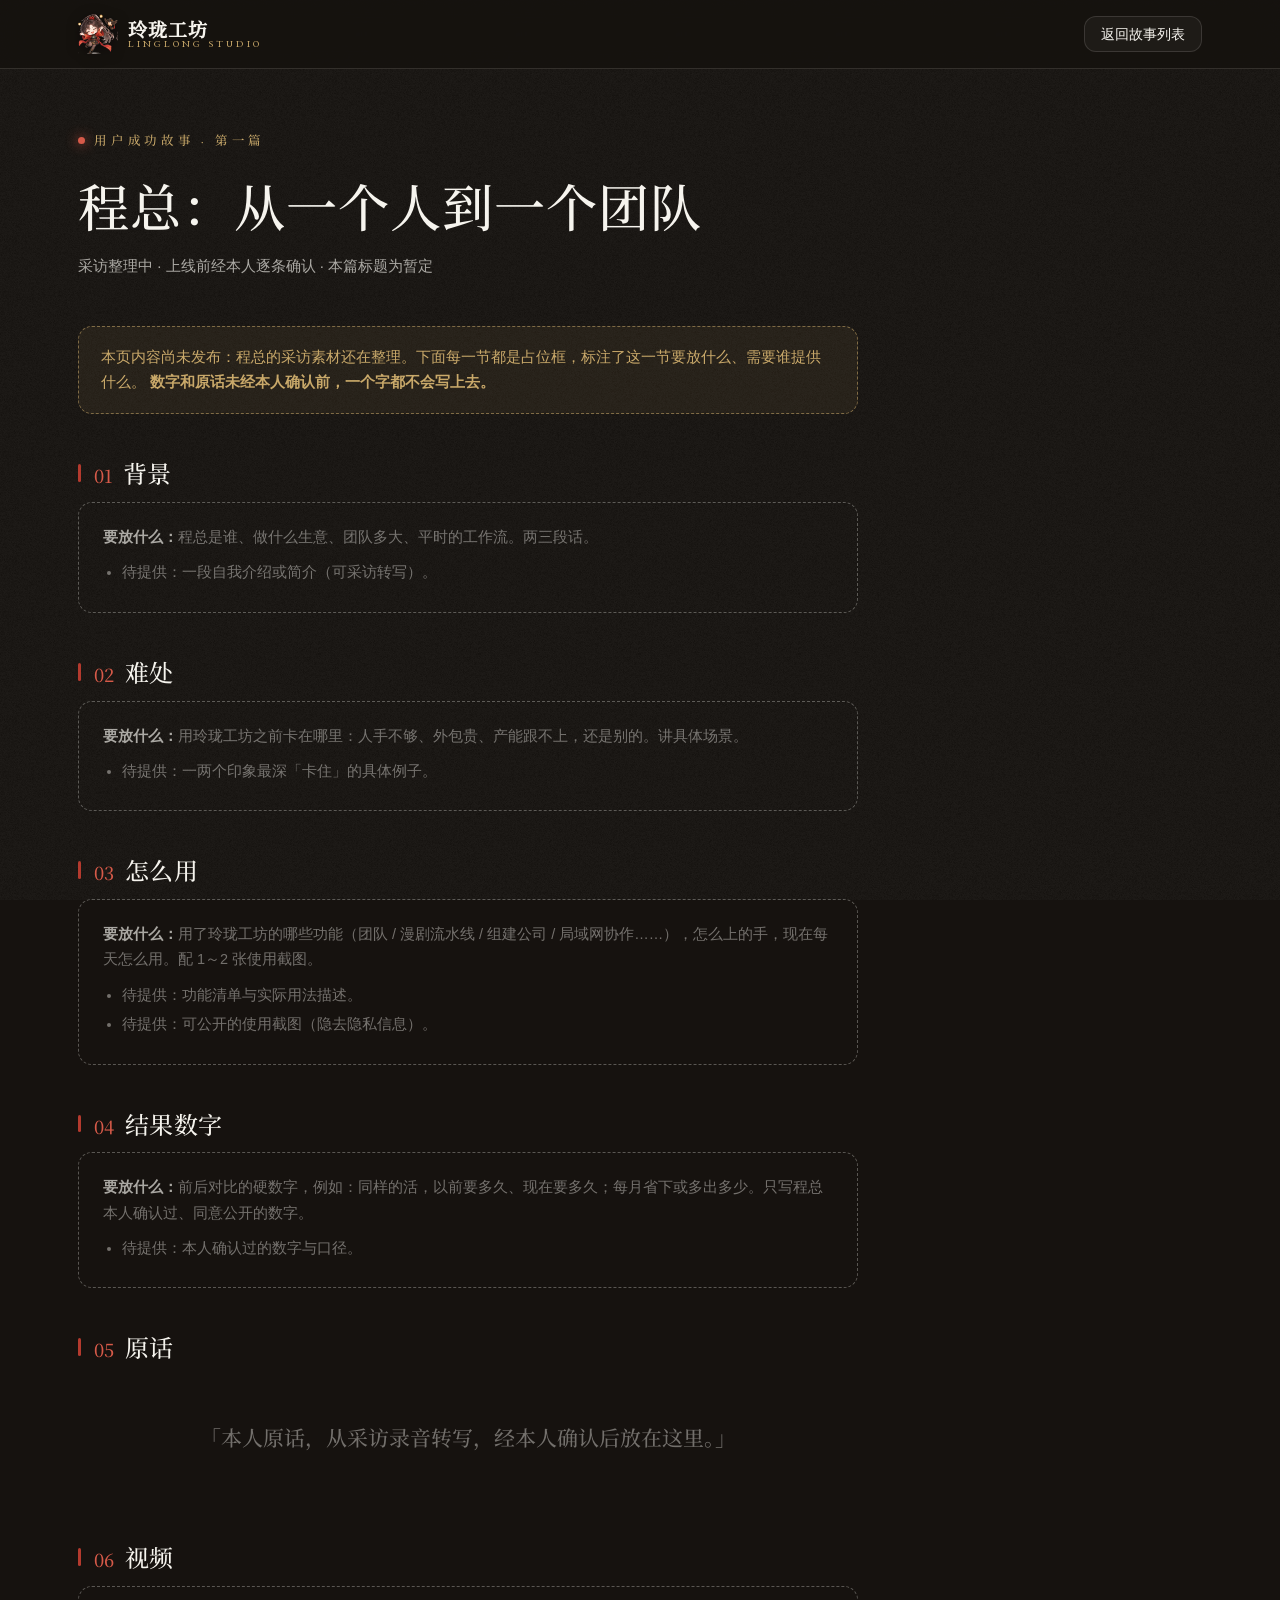
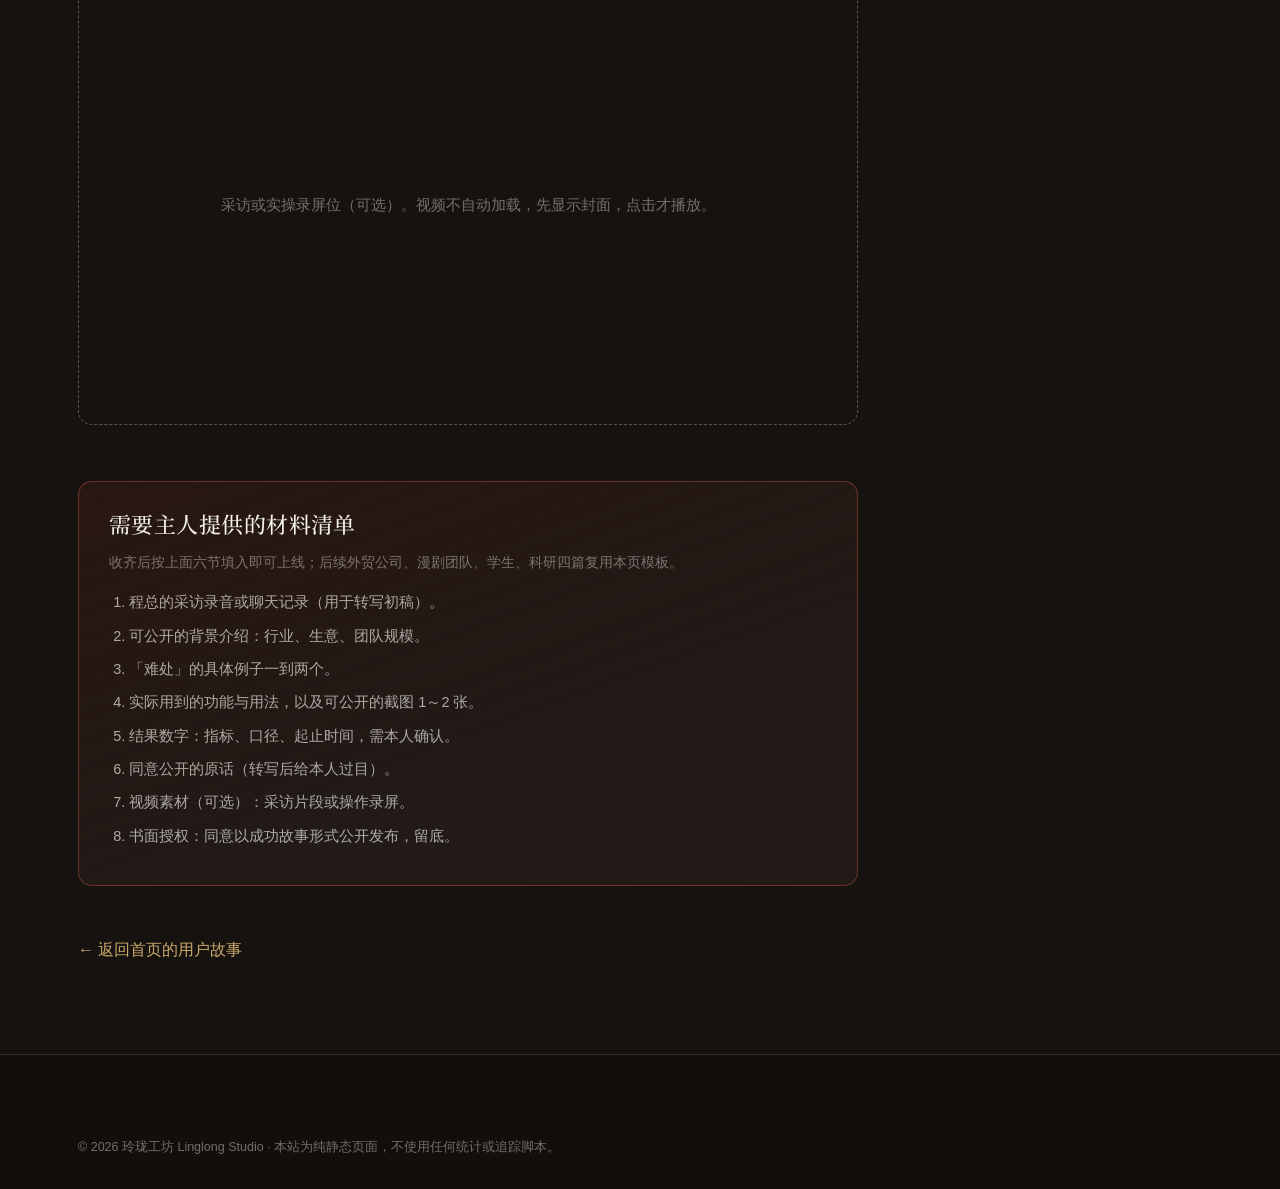
==== commit 1097bac4: "性能：颗粒改静态贴图，首屏立绘预加载 - 背景颗粒从 SVG feTurbulence 换成 noise.png，去掉光晕的 blur 滤镜 - 首屏立绘 preload + fetchpriorit" ====
--- a/site/stories/cheng.html
+++ b/site/stories/cheng.html
@@ -9,7 +9,6 @@
 <meta name="theme-color" content="#16120f">
 <meta name="robots" content="noindex">
 <link rel="icon" type="image/png" sizes="32x32" href="../assets/img/favicon-32.png">
-<link rel="preload" href="../assets/fonts/serif-sc.woff2" as="font" type="font/woff2" crossorigin>
 <link rel="stylesheet" href="../assets/css/site.css">
 <style>
   /* 成功故事详情页专用 */
--- a/site/assets/css/site.css
+++ b/site/assets/css/site.css
@@ -44,14 +44,14 @@
   overflow-x: hidden;
 }
 body::before {
-  /* 细颗粒，电影感 */
+  /* 细颗粒，电影感。用静态贴图，不用 SVG feTurbulence（每次重绘都要现算，低端机很贵） */
   content: '';
   position: fixed;
   inset: 0;
   pointer-events: none;
   z-index: 1;
   opacity: .05;
-  background-image: url("data:image/svg+xml,%3Csvg xmlns='http://www.w3.org/2000/svg' width='120' height='120'%3E%3Cfilter id='n'%3E%3CfeTurbulence type='fractalNoise' baseFrequency='.9' numOctaves='2'/%3E%3C/filter%3E%3Crect width='120' height='120' filter='url(%23n)' opacity='.6'/%3E%3C/svg%3E");
+  background-image: url('../img/noise.png');
 }
 ::selection { background: var(--red); color: #fff; }
 img { max-width: 100%; height: auto; }
@@ -173,7 +173,6 @@
   position: absolute; bottom: -8%; left: 50%; transform: translateX(-50%);
   width: 130%; aspect-ratio: 1;
   background: radial-gradient(circle, rgba(180, 58, 46, .34), rgba(180, 58, 46, .08) 45%, transparent 68%);
-  filter: blur(6px);
 }
 .hero-girl {
   position: relative; z-index: 2;
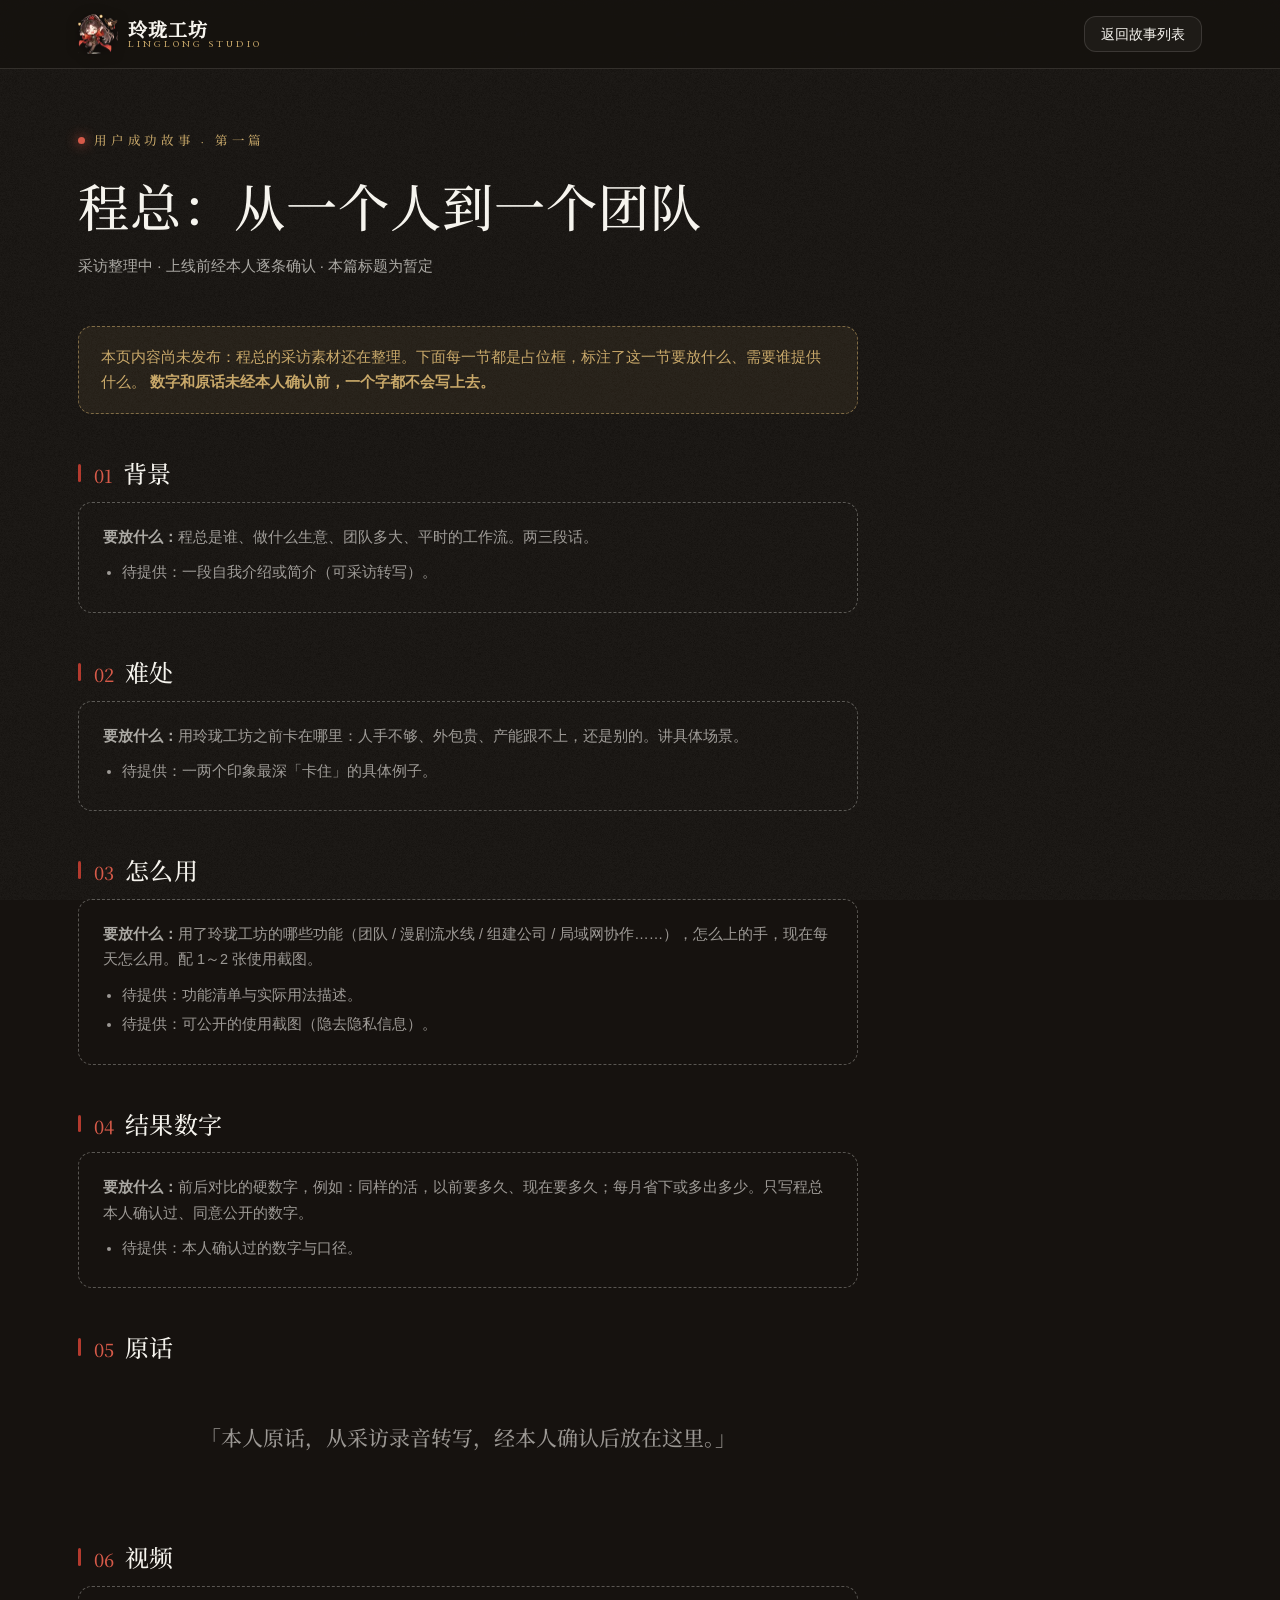
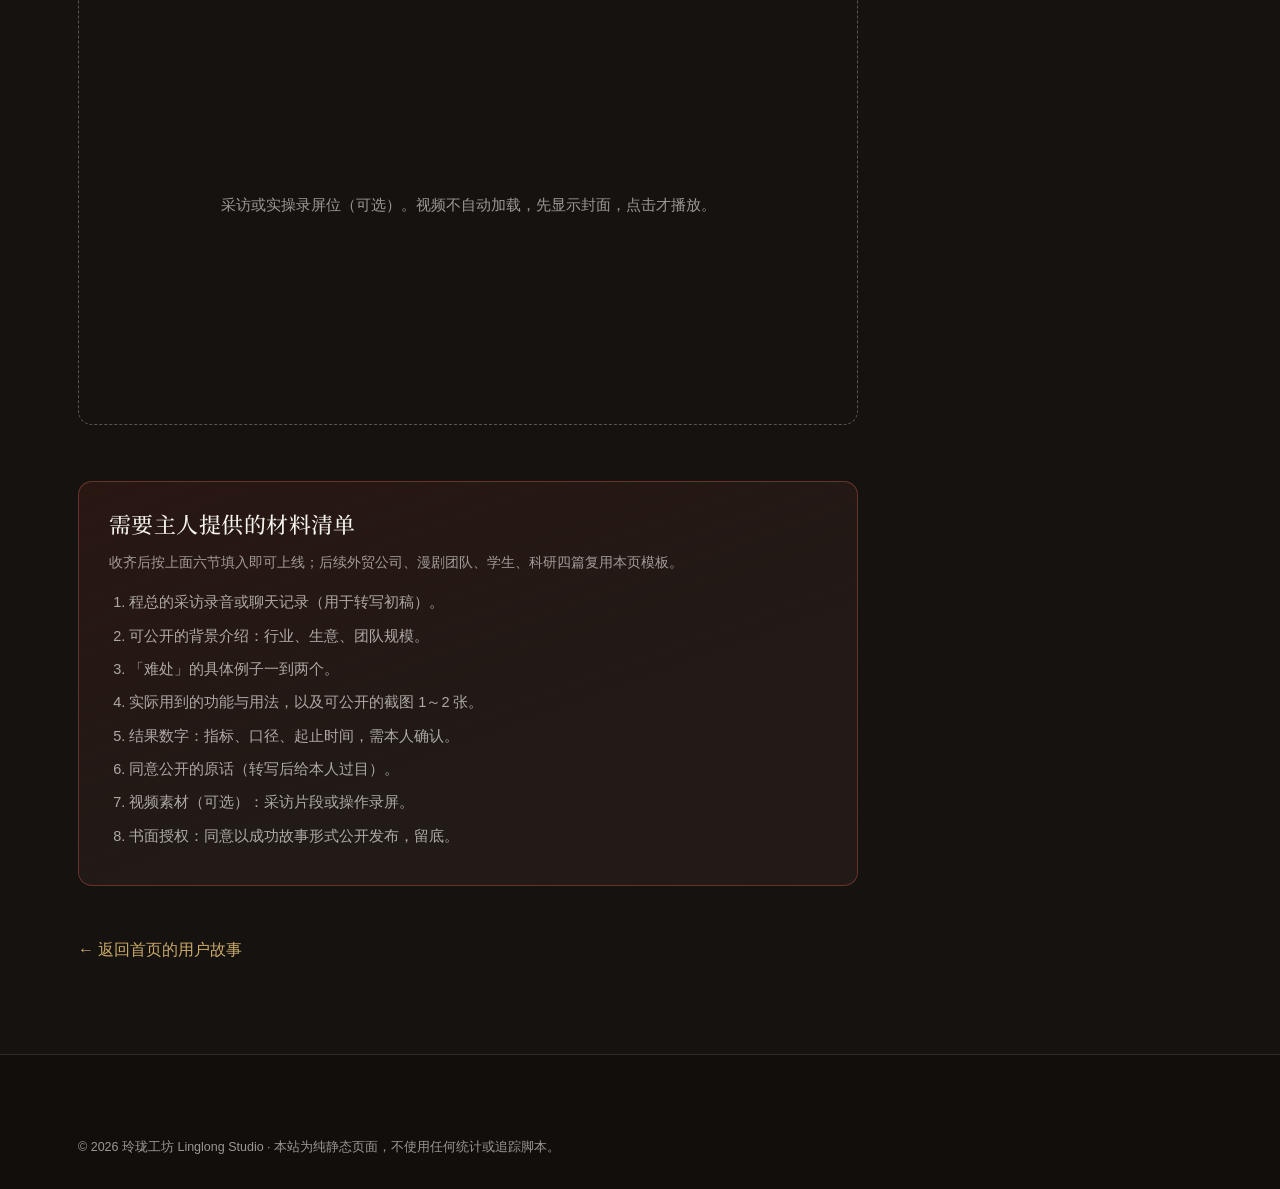
==== commit 859f9aa7: "性能与可访问性：内联样式、字体预加载、小图瘦身、对比度达标 - site.css 内联进 HTML（scripts/inline-css.py 生成），消除渲染阻塞请求链 - 两个自托管字体改回 pr" ====
--- a/site/stories/cheng.html
+++ b/site/stories/cheng.html
@@ -9,7 +9,566 @@
 <meta name="theme-color" content="#16120f">
 <meta name="robots" content="noindex">
 <link rel="icon" type="image/png" sizes="32x32" href="../assets/img/favicon-32.png">
-<link rel="stylesheet" href="../assets/css/site.css">
+<!-- inline:site.css -->
+<style>
+/* 玲珑工坊官网 · 深色电影感 · 玲珑红 */
+@font-face {
+  font-family: 'LL Serif';
+  src: url('../assets/fonts/serif-sc.woff2') format('woff2');
+  font-display: swap;
+}
+@font-face {
+  font-family: 'LL Latin';
+  src: url('../assets/fonts/latin-display.woff2') format('woff2');
+  font-display: swap;
+}
+
+:root {
+  --bg: #16120f;
+  --bg-alt: #1c1613;
+  --panel: #211a16;
+  --ink: #f6f4ee;
+  --ink-dim: rgba(246, 244, 238, .66);
+  --ink-faint: rgba(246, 244, 238, .6);
+  --line: rgba(246, 244, 238, .13);
+  --red: #b43a2e;
+  --red-hi: #d65a49;
+  --red-deep: #7e2a21;
+  --gold: #c9a96a;
+  --teal: #2e8b7f;
+  --font-display: 'LL Serif', 'Songti SC', 'STSong', 'SimSun', serif;
+  --font-body: -apple-system, BlinkMacSystemFont, 'PingFang SC', 'Hiragino Sans GB', 'Microsoft YaHei', 'Noto Sans CJK SC', sans-serif;
+  --font-en: 'LL Latin', 'LL Serif', Georgia, serif;
+  --wrap: 1180px;
+  --radius: 14px;
+}
+
+* { box-sizing: border-box; }
+html { scroll-behavior: smooth; }
+@media (prefers-reduced-motion: reduce) { html { scroll-behavior: auto; } }
+body {
+  margin: 0;
+  background: var(--bg);
+  color: var(--ink);
+  font-family: var(--font-body);
+  font-size: 16px;
+  line-height: 1.75;
+  -webkit-font-smoothing: antialiased;
+  overflow-x: hidden;
+}
+body::before {
+  /* 细颗粒，电影感。用静态贴图，不用 SVG feTurbulence（每次重绘都要现算，低端机很贵） */
+  content: '';
+  position: fixed;
+  inset: 0;
+  pointer-events: none;
+  z-index: 1;
+  opacity: .05;
+  background-image: url('../assets/img/noise.png');
+}
+::selection { background: var(--red); color: #fff; }
+img { max-width: 100%; height: auto; }
+a { color: inherit; text-decoration: none; }
+code, kbd {
+  font-family: ui-monospace, Consolas, monospace;
+  font-size: .88em;
+  background: rgba(246, 244, 238, .08);
+  border: 1px solid var(--line);
+  border-radius: 5px;
+  padding: .05em .4em;
+}
+.wrap { max-width: var(--wrap); margin: 0 auto; padding: 0 28px; position: relative; z-index: 2; }
+
+.skip {
+  position: absolute; left: 12px; top: -60px; z-index: 99;
+  background: var(--red); color: #fff; padding: 8px 16px; border-radius: 8px;
+  transition: top .2s;
+}
+.skip:focus { top: 12px; }
+
+/* ===== 顶栏 ===== */
+.topbar {
+  position: fixed; top: 0; left: 0; right: 0; z-index: 50;
+  border-bottom: 1px solid transparent;
+  transition: background .3s, border-color .3s;
+}
+.topbar.scrolled {
+  background: rgba(22, 18, 15, .86);
+  backdrop-filter: blur(14px);
+  -webkit-backdrop-filter: blur(14px);
+  border-color: var(--line);
+}
+.topbar-in { display: flex; align-items: center; gap: 24px; height: 68px; }
+.brand { display: flex; align-items: center; gap: 10px; flex-shrink: 0; }
+.brand img { width: 40px; height: 40px; object-fit: contain; filter: drop-shadow(0 2px 6px rgba(0,0,0,.5)); }
+.brand span { display: flex; flex-direction: column; line-height: 1.15; }
+.brand b { font-family: var(--font-display); font-size: 19px; letter-spacing: .06em; }
+.brand small { font-family: var(--font-en); font-size: 9.5px; letter-spacing: .32em; color: var(--gold); }
+.nav { display: flex; gap: 4px; margin-left: auto; }
+.nav a {
+  padding: 8px 13px; border-radius: 8px; font-size: 14.5px; color: var(--ink-dim);
+  transition: color .2s, background .2s;
+}
+.nav a:hover, .nav a:focus-visible { color: var(--ink); background: rgba(246,244,238,.07); }
+.top-actions { display: flex; align-items: center; gap: 12px; }
+.menu-btn {
+  display: none; width: 42px; height: 42px; border: 1px solid var(--line); border-radius: 10px;
+  background: transparent; cursor: pointer; padding: 0;
+}
+.menu-btn span { display: block; width: 18px; height: 2px; background: var(--ink); margin: 4px auto; border-radius: 2px; transition: transform .25s; }
+.menu-btn[aria-expanded="true"] span:first-child { transform: translateY(3px) rotate(45deg); }
+.menu-btn[aria-expanded="true"] span:last-child { transform: translateY(-3px) rotate(-45deg); }
+
+/* ===== 按钮 ===== */
+.btn {
+  display: inline-flex; align-items: center; gap: 10px;
+  border-radius: 12px; border: 1px solid transparent; cursor: pointer;
+  font-family: var(--font-body); font-size: 15px; line-height: 1.3;
+  padding: 10px 20px; color: var(--ink);
+  transition: transform .2s, box-shadow .2s, background .2s, border-color .2s;
+}
+.btn svg { width: 20px; height: 20px; fill: none; stroke: currentColor; stroke-width: 1.8; stroke-linecap: round; stroke-linejoin: round; flex-shrink: 0; }
+.btn span { display: flex; flex-direction: column; align-items: flex-start; text-align: left; }
+.btn small { font-size: 12px; opacity: .72; font-weight: 400; }
+.btn-primary {
+  background: linear-gradient(160deg, var(--red-hi), var(--red) 55%, var(--red-deep));
+  color: #fff; box-shadow: 0 6px 24px rgba(180, 58, 46, .35);
+}
+.btn-primary:hover { transform: translateY(-2px); box-shadow: 0 10px 30px rgba(180, 58, 46, .45); }
+.btn-ghost { border-color: var(--line); background: rgba(246,244,238,.04); }
+.btn-ghost:hover { border-color: rgba(246,244,238,.3); background: rgba(246,244,238,.08); }
+.btn-sm { padding: 8px 16px; font-size: 14px; }
+.btn-xl { padding: 14px 26px; font-size: 16px; border-radius: 14px; }
+.btn[disabled], .btn.soon { opacity: .55; pointer-events: none; }
+.btn .soon-tag {
+  font-size: 11px; background: rgba(201,169,106,.18); color: var(--gold);
+  border: 1px solid rgba(201,169,106,.4); border-radius: 99px; padding: 1px 8px; margin-left: 2px;
+}
+.inline-link { color: var(--gold); border-bottom: 1px dashed rgba(201,169,106,.5); }
+
+/* ===== 首屏 ===== */
+.hero {
+  position: relative;
+  padding: 150px 0 40px;
+  overflow: hidden;
+  background:
+    radial-gradient(1100px 500px at 82% 8%, rgba(180, 58, 46, .16), transparent 60%),
+    radial-gradient(800px 500px at 8% 90%, rgba(46, 139, 127, .07), transparent 60%),
+    var(--bg);
+}
+.hero::after {
+  content: '';
+  position: absolute; left: 0; right: 0; bottom: 0; height: 120px;
+  background: linear-gradient(transparent, var(--bg));
+  pointer-events: none;
+}
+.hero-in { display: grid; grid-template-columns: 1.08fr .92fr; gap: 40px; align-items: center; }
+.eyebrow {
+  display: flex; align-items: center; gap: 9px;
+  font-family: var(--font-en); font-size: 12.5px; letter-spacing: .3em;
+  color: var(--gold); text-transform: uppercase; margin: 0 0 22px;
+}
+.eyebrow .dot { width: 7px; height: 7px; border-radius: 50%; background: var(--red-hi); box-shadow: 0 0 12px var(--red-hi); }
+h1, h2 { font-family: var(--font-display); font-weight: 500; line-height: 1.24; margin: 0; letter-spacing: .02em; }
+h1 { font-size: clamp(2.55rem, 5.4vw, 3.9rem); }
+h1 em { font-style: normal; color: var(--red-hi); text-shadow: 0 0 34px rgba(214, 90, 73, .35); }
+.hero-lead { font-size: clamp(1.02rem, 1.4vw, 1.18rem); color: var(--ink-dim); max-width: 34em; margin: 26px 0 34px; }
+.hero-cta { display: flex; gap: 14px; flex-wrap: wrap; }
+.hero-points { list-style: none; display: flex; gap: 30px; flex-wrap: wrap; padding: 0; margin: 40px 0 0; }
+.hero-points li { display: flex; flex-direction: column; gap: 2px; position: relative; padding-left: 16px; }
+.hero-points li::before { content: ''; position: absolute; left: 0; top: 6px; bottom: 6px; width: 2px; background: var(--red); border-radius: 2px; }
+.hero-points b { font-size: 15.5px; }
+.hero-points span { font-size: 13px; color: var(--ink-faint); }
+
+.hero-visual { position: relative; }
+.hero-stage { position: relative; display: flex; justify-content: center; align-items: flex-end; }
+.hero-glow {
+  position: absolute; bottom: -8%; left: 50%; transform: translateX(-50%);
+  width: 130%; aspect-ratio: 1;
+  background: radial-gradient(circle, rgba(180, 58, 46, .34), rgba(180, 58, 46, .08) 45%, transparent 68%);
+}
+.hero-girl {
+  position: relative; z-index: 2;
+  width: min(380px, 78%);
+  filter: drop-shadow(0 24px 50px rgba(0, 0, 0, .55));
+  animation: float 7s ease-in-out infinite;
+}
+.hero-floor {
+  position: absolute; bottom: 1%; left: 50%; transform: translateX(-50%);
+  width: 64%; height: 26px; border-radius: 50%;
+  background: radial-gradient(ellipse, rgba(0,0,0,.55), transparent 70%);
+}
+@keyframes float {
+  0%, 100% { transform: translateY(0); }
+  50% { transform: translateY(-10px); }
+}
+.hero-card {
+  position: absolute; left: -6px; bottom: 8%; z-index: 3;
+  display: flex; align-items: center; gap: 10px;
+  max-width: 300px; margin: 0; padding: 12px 16px 12px 10px;
+  background: rgba(33, 26, 22, .82);
+  border: 1px solid var(--line); border-radius: var(--radius);
+  backdrop-filter: blur(10px); -webkit-backdrop-filter: blur(10px);
+  box-shadow: 0 14px 40px rgba(0,0,0,.45);
+}
+.hero-card img { width: 52px; height: 52px; object-fit: contain; flex-shrink: 0; }
+.hero-card figcaption { font-size: 12.5px; line-height: 1.6; color: var(--ink-dim); }
+.hero-card b { color: var(--gold); font-weight: 600; }
+
+/* 作品短片位 */
+.hero-film { margin-top: 66px; }
+.film {
+  display: block; width: 100%; padding: 0; border: 0; background: none; cursor: pointer;
+  text-align: left; color: inherit; font-family: inherit;
+}
+.film-frame {
+  position: relative; display: flex; align-items: center; justify-content: center;
+  aspect-ratio: 21 / 9; min-height: 240px;
+  border: 1px solid var(--line); border-radius: 20px; overflow: hidden;
+  background:
+    radial-gradient(700px 300px at 50% 120%, rgba(180, 58, 46, .28), transparent 65%),
+    linear-gradient(170deg, #241c17, #16120f 70%);
+  transition: border-color .25s;
+}
+.film:hover .film-frame { border-color: rgba(214, 90, 73, .5); }
+.film-frame img {
+  position: absolute; right: 6%; bottom: -6%; width: 15%; min-width: 110px;
+  filter: drop-shadow(0 10px 24px rgba(0,0,0,.5));
+  opacity: .95;
+}
+.film-frame::before {
+  content: ''; position: absolute; inset: 0;
+  background: repeating-linear-gradient(90deg, transparent 0 118px, rgba(246,244,238,.03) 118px 119px);
+}
+.film-play {
+  position: relative; z-index: 2;
+  width: 84px; height: 84px; border-radius: 50%;
+  display: flex; align-items: center; justify-content: center;
+  background: rgba(180, 58, 46, .92);
+  box-shadow: 0 0 0 12px rgba(180, 58, 46, .18), 0 0 60px rgba(180, 58, 46, .5);
+  transition: transform .25s;
+}
+.film:hover .film-play { transform: scale(1.07); }
+.film-play svg { width: 34px; height: 34px; fill: #fff; margin-left: 4px; }
+.film-badge {
+  position: absolute; top: 18px; left: 22px; z-index: 2;
+  font-size: 13px; letter-spacing: .12em; color: var(--gold);
+  border: 1px solid rgba(201, 169, 106, .45); border-radius: 99px; padding: 5px 14px;
+  background: rgba(22, 18, 15, .6);
+}
+.film-note { display: block; margin-top: 14px; font-size: 14px; color: var(--ink-faint); text-align: center; }
+.film video { width: 100%; height: 100%; object-fit: cover; }
+
+/* ===== 通用区块 ===== */
+.section { padding: clamp(72px, 9vw, 120px) 0; position: relative; }
+.section.alt { background: var(--bg-alt); border-top: 1px solid var(--line); border-bottom: 1px solid var(--line); }
+.head { max-width: 760px; margin-bottom: clamp(40px, 5vw, 64px); position: relative; }
+.head-bird {
+  position: absolute; right: -30px; top: -34px; width: clamp(80px, 10vw, 130px); height: auto;
+  opacity: .92; filter: drop-shadow(0 8px 18px rgba(0,0,0,.5));
+}
+.sr-only {
+  position: absolute; width: 1px; height: 1px; overflow: hidden;
+  clip: rect(0 0 0 0); clip-path: inset(50%); white-space: nowrap;
+}
+.head h2 { font-size: clamp(1.9rem, 4.4vw, 3.2rem); }
+.head .lead { color: var(--ink-dim); font-size: clamp(1rem, 1.3vw, 1.12rem); margin: 22px 0 0; }
+
+/* 滚动动效：克制 */
+.js .reveal { opacity: 0; transform: translateY(26px); transition: opacity .7s ease, transform .7s cubic-bezier(.22,.8,.3,1); }
+.js .reveal.in { opacity: 1; transform: none; }
+/* 首屏只做位移入场、不从透明开始：opacity 0 的内容不算首次绘制，会拖慢 FCP/LCP */
+.hero-rise { animation: rise .9s cubic-bezier(.22,.8,.3,1) both; }
+.hero-copy .hero-rise:nth-child(2) { animation-delay: .06s; }
+.hero-copy .hero-rise:nth-child(3) { animation-delay: .12s; }
+.hero-copy .hero-rise:nth-child(4) { animation-delay: .18s; }
+.hero-copy .hero-rise:nth-child(5) { animation-delay: .24s; }
+.hero-card.hero-rise { animation-delay: .3s; }
+@keyframes rise {
+  from { transform: translateY(22px); }
+  to { transform: none; }
+}
+@media (prefers-reduced-motion: reduce) {
+  .js .reveal { opacity: 1; transform: none; transition: none; }
+  .hero-rise { animation: none; }
+  .hero-girl { animation: none; }
+  .crew img { animation: none !important; }
+  * { scroll-behavior: auto; }
+}
+
+/* ===== 团队流程 ===== */
+.flow {
+  list-style: none; margin: 0; padding: 0;
+  display: grid; grid-template-columns: repeat(4, 1fr); gap: 18px;
+  counter-reset: step;
+}
+.flow-step {
+  position: relative; padding: 26px 22px 24px;
+  background: var(--panel); border: 1px solid var(--line); border-radius: var(--radius);
+  transition: border-color .25s, transform .25s;
+}
+.flow-step:hover { border-color: rgba(214, 90, 73, .45); transform: translateY(-4px); }
+.flow-n {
+  font-family: var(--font-display); font-size: 40px; line-height: 1;
+  color: transparent; -webkit-text-stroke: 1px rgba(214, 90, 73, .75);
+  display: block; margin-bottom: 16px;
+}
+.flow-step h3 { font-family: var(--font-display); font-size: 20px; margin: 0 0 10px; font-weight: 500; }
+.flow-step p { margin: 0; font-size: 14px; color: var(--ink-dim); }
+.crew {
+  display: flex; justify-content: center; align-items: flex-end; gap: clamp(6px, 3vw, 34px);
+  margin-top: 54px; flex-wrap: wrap;
+}
+.crew img {
+  width: clamp(74px, 9vw, 118px); height: auto;
+  filter: drop-shadow(0 10px 20px rgba(0,0,0,.5));
+  animation: bob 5s ease-in-out infinite;
+}
+.crew img:nth-child(2) { animation-delay: -1s; }
+.crew img:nth-child(3) { animation-delay: -2.2s; }
+.crew img:nth-child(4) { animation-delay: -3.1s; }
+.crew img:nth-child(5) { animation-delay: -4s; }
+@keyframes bob {
+  0%, 100% { transform: translateY(0); }
+  50% { transform: translateY(-7px); }
+}
+
+/* ===== 漫剧流水线 ===== */
+.pipeline { display: grid; grid-template-columns: 1.5fr 1fr; gap: 40px; align-items: start; }
+.pipe-steps { list-style: none; margin: 0; padding: 0; display: flex; flex-direction: column; gap: 8px; }
+.pipe-steps li {
+  display: flex; gap: 20px; padding: 22px 24px; border-radius: var(--radius);
+  border: 1px solid transparent; transition: border-color .25s, background .25s;
+}
+.pipe-steps li:hover { border-color: var(--line); background: rgba(246,244,238,.03); }
+.pipe-steps b {
+  flex-shrink: 0; width: 54px; height: 54px; border-radius: 50%;
+  display: flex; align-items: center; justify-content: center;
+  font-family: var(--font-display); font-size: 23px; font-weight: 500;
+  color: var(--red-hi); border: 1px solid rgba(214, 90, 73, .55);
+  background: rgba(180, 58, 46, .12);
+}
+.pipe-steps h3 { font-family: var(--font-display); font-size: 19px; margin: 4px 0 8px; font-weight: 500; }
+.pipe-steps p { margin: 0; font-size: 14.5px; color: var(--ink-dim); }
+.pipe-side {
+  position: sticky; top: 100px;
+  padding: 30px 28px; border-radius: var(--radius);
+  background: linear-gradient(165deg, rgba(180,58,46,.14), rgba(33,26,22,.9) 60%);
+  border: 1px solid rgba(214, 90, 73, .3);
+}
+.pipe-quote {
+  margin: 0; font-family: var(--font-display); font-size: 19px; line-height: 1.9; color: var(--ink);
+}
+.pipe-quote::before { content: '「'; color: var(--red-hi); }
+.pipe-quote::after { content: '」'; color: var(--red-hi); }
+
+/* ===== 组建 AI 公司 ===== */
+.org { max-width: 760px; margin: 0 auto 40px; }
+.org-node {
+  background: var(--panel); border: 1px solid var(--line); border-radius: var(--radius);
+  padding: 14px 18px; text-align: center; position: relative;
+  display: flex; flex-direction: column; gap: 2px; align-items: center;
+}
+.org-node img { width: 54px; height: 54px; object-fit: contain; margin-bottom: 6px; filter: drop-shadow(0 4px 10px rgba(0,0,0,.5)); }
+.org-node b { font-family: var(--font-display); font-size: 17px; font-weight: 500; }
+.org-node span { font-size: 12.5px; color: var(--ink-faint); }
+.org-boss {
+  width: 200px; margin: 0 auto 44px; border-color: rgba(214, 90, 73, .55);
+  background: linear-gradient(170deg, rgba(180,58,46,.2), var(--panel));
+}
+.org-boss::after {
+  content: ''; position: absolute; left: 50%; top: 100%; height: 22px; width: 1px; background: var(--line);
+}
+.org-row { display: grid; grid-template-columns: repeat(4, 1fr); gap: 16px; position: relative; }
+.org-row::before {
+  content: ''; position: absolute; top: -22px; left: 12.5%; right: 12.5%; height: 1px; background: var(--line);
+}
+.org-row .org-node::before {
+  content: ''; position: absolute; left: 50%; top: -22px; height: 22px; width: 1px; background: var(--line);
+}
+.ticks { list-style: none; margin: 0; padding: 0; max-width: 720px; }
+.ticks li { position: relative; padding: 7px 0 7px 30px; color: var(--ink-dim); font-size: 15px; }
+.ticks li::before {
+  content: ''; position: absolute; left: 2px; top: 14px; width: 12px; height: 7px;
+  border-left: 2px solid var(--gold); border-bottom: 2px solid var(--gold); transform: rotate(-45deg);
+}
+.ticks b { color: var(--ink); }
+
+/* ===== 局域网 ===== */
+.lan-grid { display: grid; grid-template-columns: repeat(3, 1fr); gap: 18px; }
+.lan-card {
+  padding: 26px 24px; background: var(--panel);
+  border: 1px solid var(--line); border-radius: var(--radius);
+  border-top: 2px solid var(--teal);
+}
+.lan-card h3 { font-family: var(--font-display); font-size: 19px; margin: 0 0 10px; font-weight: 500; }
+.lan-card p { margin: 0; font-size: 14.5px; color: var(--ink-dim); }
+
+/* ===== 路由与钱包 ===== */
+.tier-grid { display: grid; grid-template-columns: repeat(3, 1fr); gap: 18px; margin-bottom: 22px; }
+.tier {
+  padding: 26px 24px; background: var(--panel);
+  border: 1px solid var(--line); border-radius: var(--radius);
+  transition: transform .25s, border-color .25s;
+}
+.tier:hover { transform: translateY(-4px); }
+.tier-on { border-color: rgba(214, 90, 73, .6); background: linear-gradient(170deg, rgba(180,58,46,.16), var(--panel) 65%); }
+.tier-tag {
+  display: inline-block; margin: 0 0 14px; font-size: 12.5px; letter-spacing: .14em;
+  color: var(--gold); border: 1px solid rgba(201,169,106,.4); border-radius: 99px; padding: 3px 12px;
+}
+.tier h3 { font-family: var(--font-display); font-size: 22px; margin: 0 0 10px; font-weight: 500; }
+.tier p { margin: 0; font-size: 14.5px; color: var(--ink-dim); }
+.switches { display: grid; grid-template-columns: repeat(3, 1fr); gap: 14px; margin-bottom: 40px; }
+.switch {
+  display: flex; flex-direction: column; gap: 3px; padding: 16px 20px 16px 52px; position: relative;
+  border: 1px dashed rgba(246,244,238,.22); border-radius: var(--radius); font-size: 13.5px;
+}
+.switch::before {
+  content: ''; position: absolute; left: 18px; top: 20px; width: 22px; height: 13px;
+  border-radius: 99px; background: var(--red); box-shadow: inset 8px 0 0 0 rgba(255,255,255,.85);
+}
+.switch b { font-size: 14.5px; }
+.switch span { color: var(--ink-faint); }
+.wallet {
+  padding: 30px 30px 24px; border-radius: var(--radius);
+  background: linear-gradient(160deg, rgba(201,169,106,.1), var(--panel) 55%);
+  border: 1px solid rgba(201,169,106,.32);
+}
+.wallet h3 { font-family: var(--font-display); font-size: 21px; margin: 0 0 14px; font-weight: 500; color: var(--gold); }
+
+/* ===== 成功故事 ===== */
+.story-grid { display: grid; grid-template-columns: repeat(3, 1fr); gap: 18px; }
+.story {
+  padding: 26px 24px; background: var(--panel);
+  border: 1px solid var(--line); border-radius: var(--radius);
+  display: flex; flex-direction: column; gap: 10px; align-items: flex-start;
+}
+.story-lead {
+  grid-row: span 2; grid-column: span 2;
+  background: linear-gradient(160deg, rgba(180,58,46,.2), var(--panel) 60%);
+  border-color: rgba(214, 90, 73, .45);
+  justify-content: center;
+}
+.story-tag {
+  margin: 0; font-size: 12.5px; letter-spacing: .14em; color: var(--red-hi);
+  border: 1px solid rgba(214,90,73,.5); border-radius: 99px; padding: 3px 12px;
+}
+.story-tag.dim { color: var(--ink-faint); border-color: var(--line); }
+.story h3 { font-family: var(--font-display); font-size: 22px; margin: 0; font-weight: 500; }
+.story-lead h3 { font-size: clamp(1.5rem, 2.6vw, 2rem); }
+.story p { margin: 0; font-size: 14.5px; color: var(--ink-dim); }
+.story .btn { margin-top: 10px; }
+
+/* ===== 价格 ===== */
+.price-grid { display: grid; grid-template-columns: repeat(3, 1fr); gap: 18px; margin-bottom: 26px; }
+.price { padding: 26px 24px; background: var(--panel); border: 1px solid var(--line); border-radius: var(--radius); }
+.price h3 { font-size: 15px; margin: 0 0 8px; color: var(--ink-dim); font-weight: 500; }
+.price-num {
+  font-family: var(--font-display); font-size: 30px; margin: 0 0 12px; color: var(--red-hi);
+}
+.price p:last-child { margin: 0; font-size: 14px; color: var(--ink-dim); }
+.migrate {
+  padding: 26px 28px; border-radius: var(--radius);
+  border: 1px solid var(--line); background: rgba(246,244,238,.03);
+}
+.migrate h3 { font-family: var(--font-display); font-size: 20px; margin: 0 0 10px; font-weight: 500; }
+.migrate p { margin: 0 0 16px; font-size: 14.5px; color: var(--ink-dim); max-width: 60em; }
+
+/* ===== 下载 ===== */
+.dl-grid { display: grid; grid-template-columns: repeat(3, 1fr); gap: 18px; margin-bottom: 34px; }
+.dl-card {
+  padding: 26px 24px; background: var(--panel); border: 1px solid var(--line);
+  border-radius: var(--radius); display: flex; flex-direction: column; gap: 6px;
+}
+.dl-card h3 { font-family: var(--font-display); font-size: 20px; margin: 0; font-weight: 500; }
+.dl-note { font-size: 13.5px; color: var(--ink-faint); margin: 0 0 12px; }
+.dl-meta { font-size: 12.5px; color: var(--ink-faint); word-break: break-all; margin: 0 0 14px; }
+.dl-card .btn { margin-top: auto; justify-content: center; }
+.dl-help { display: grid; gap: 10px; max-width: 780px; }
+
+/* ===== FAQ ===== */
+.faq-in { max-width: 860px; }
+.faq-list { display: grid; gap: 10px; }
+details {
+  background: var(--panel); border: 1px solid var(--line); border-radius: var(--radius);
+  padding: 0; overflow: hidden;
+}
+details[open] { border-color: rgba(214, 90, 73, .4); }
+summary {
+  cursor: pointer; list-style: none; padding: 18px 52px 18px 22px; position: relative;
+  font-size: 15.5px; font-weight: 500;
+}
+summary::-webkit-details-marker { display: none; }
+summary::after {
+  content: '+'; position: absolute; right: 20px; top: 50%; transform: translateY(-50%);
+  font-family: var(--font-display); font-size: 22px; color: var(--red-hi); transition: transform .25s;
+}
+details[open] summary::after { transform: translateY(-50%) rotate(45deg); }
+details p { margin: 0; padding: 0 22px 20px; color: var(--ink-dim); font-size: 14.5px; }
+
+/* ===== 页脚 ===== */
+.footer { border-top: 1px solid var(--line); padding: 60px 0 30px; background: #120e0b; }
+.foot-in { display: grid; grid-template-columns: 1.2fr 2fr; gap: 40px; margin-bottom: 40px; }
+.foot-brand p { color: var(--ink-faint); font-size: 14px; margin: 14px 0 0; }
+.foot-links { display: grid; grid-template-columns: repeat(3, 1fr); gap: 20px; }
+.foot-links h3 { font-size: 13px; letter-spacing: .18em; color: var(--gold); margin: 0 0 14px; font-weight: 500; }
+.foot-links a { display: block; padding: 5px 0; font-size: 14px; color: var(--ink-dim); }
+.foot-links a:hover { color: var(--ink); }
+.foot-fine { font-size: 12.5px; color: var(--ink-faint); border-top: 1px solid var(--line); padding-top: 22px; }
+
+/* ===== 提示 ===== */
+.toast {
+  position: fixed; left: 50%; bottom: 34px; transform: translate(-50%, 80px);
+  background: rgba(33, 26, 22, .95); border: 1px solid var(--line); color: var(--ink);
+  padding: 12px 22px; border-radius: 99px; font-size: 14px; z-index: 90;
+  opacity: 0; transition: transform .3s, opacity .3s; pointer-events: none;
+  box-shadow: 0 10px 40px rgba(0,0,0,.5);
+}
+.toast.show { transform: translate(-50%, 0); opacity: 1; }
+
+/* ===== 响应式 ===== */
+@media (max-width: 1020px) {
+  .nav {
+    display: none; position: absolute; top: 68px; left: 0; right: 0;
+    flex-direction: column; gap: 2px; padding: 12px 20px 18px;
+    background: rgba(22, 18, 15, .97); border-bottom: 1px solid var(--line);
+    backdrop-filter: blur(14px);
+  }
+  .nav.open { display: flex; }
+  .nav a { padding: 12px 14px; font-size: 16px; }
+  .menu-btn { display: block; }
+}
+@media (max-width: 940px) {
+  .flow { grid-template-columns: repeat(2, 1fr); }
+  .pipeline { grid-template-columns: 1fr; }
+  .pipe-side { position: static; }
+  .lan-grid, .tier-grid, .switches, .price-grid, .dl-grid { grid-template-columns: 1fr 1fr; }
+  .story-grid { grid-template-columns: 1fr 1fr; }
+  .story-lead { grid-column: span 2; grid-row: auto; }
+}
+@media (max-width: 860px) {
+  .hero { padding-top: 120px; }
+  .hero-in { grid-template-columns: 1fr; gap: 20px; }
+  .hero-visual { order: -1; margin-bottom: 8px; }
+  .hero-girl { width: min(250px, 62vw); }
+  .hero-card { position: static; margin: -30px auto 0; max-width: 340px; }
+  .film-frame { aspect-ratio: 16 / 9; }
+  .foot-in { grid-template-columns: 1fr; }
+}
+@media (max-width: 600px) {
+  .wrap { padding: 0 20px; }
+  .flow, .lan-grid, .tier-grid, .switches, .price-grid, .dl-grid, .story-grid { grid-template-columns: 1fr; }
+  .story-lead { grid-column: span 1; }
+  .hero-points { gap: 18px; }
+  .hero-cta .btn { width: 100%; justify-content: center; }
+  .org-row { grid-template-columns: 1fr 1fr; }
+  .org-row::before, .org-row .org-node::before, .org-boss::after { display: none; }
+  .org-boss { margin-bottom: 16px; }
+  .foot-links { grid-template-columns: 1fr 1fr; }
+}
+</style>
+<!-- /inline:site.css -->
 <style>
   /* 成功故事详情页专用 */
   .story-page { padding: 130px 0 90px; }
@@ -64,8 +623,8 @@
 
 <header class="topbar scrolled">
   <div class="wrap topbar-in">
-    <a class="brand" href="../index.html" aria-label="玲珑工坊 首页">
-      <img src="../assets/img/q-happy-280.webp" width="40" height="40" alt="">
+    <a class="brand" href="../index.html">
+      <img src="../assets/img/q-happy-80.webp" width="40" height="40" alt="">
       <span><b>玲珑工坊</b><small>LINGLONG STUDIO</small></span>
     </a>
     <div class="top-actions" style="margin-left:auto">
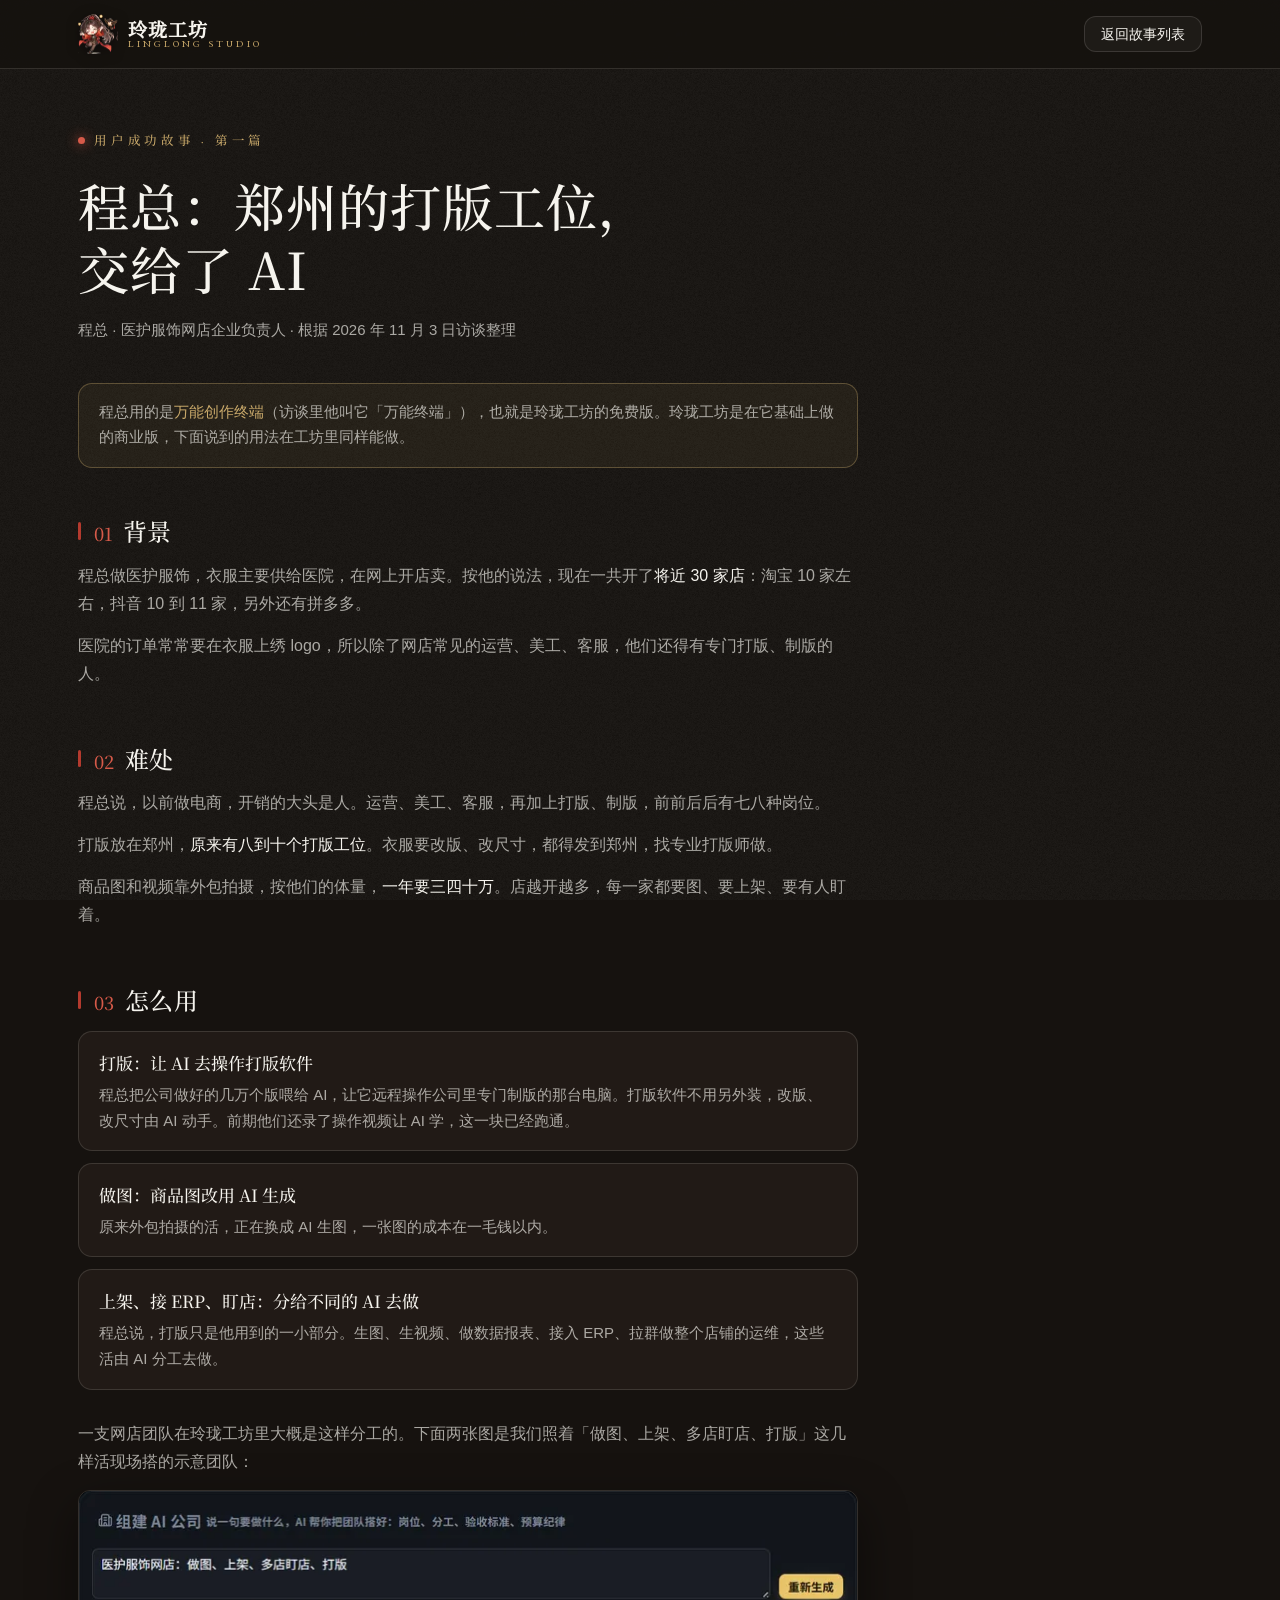
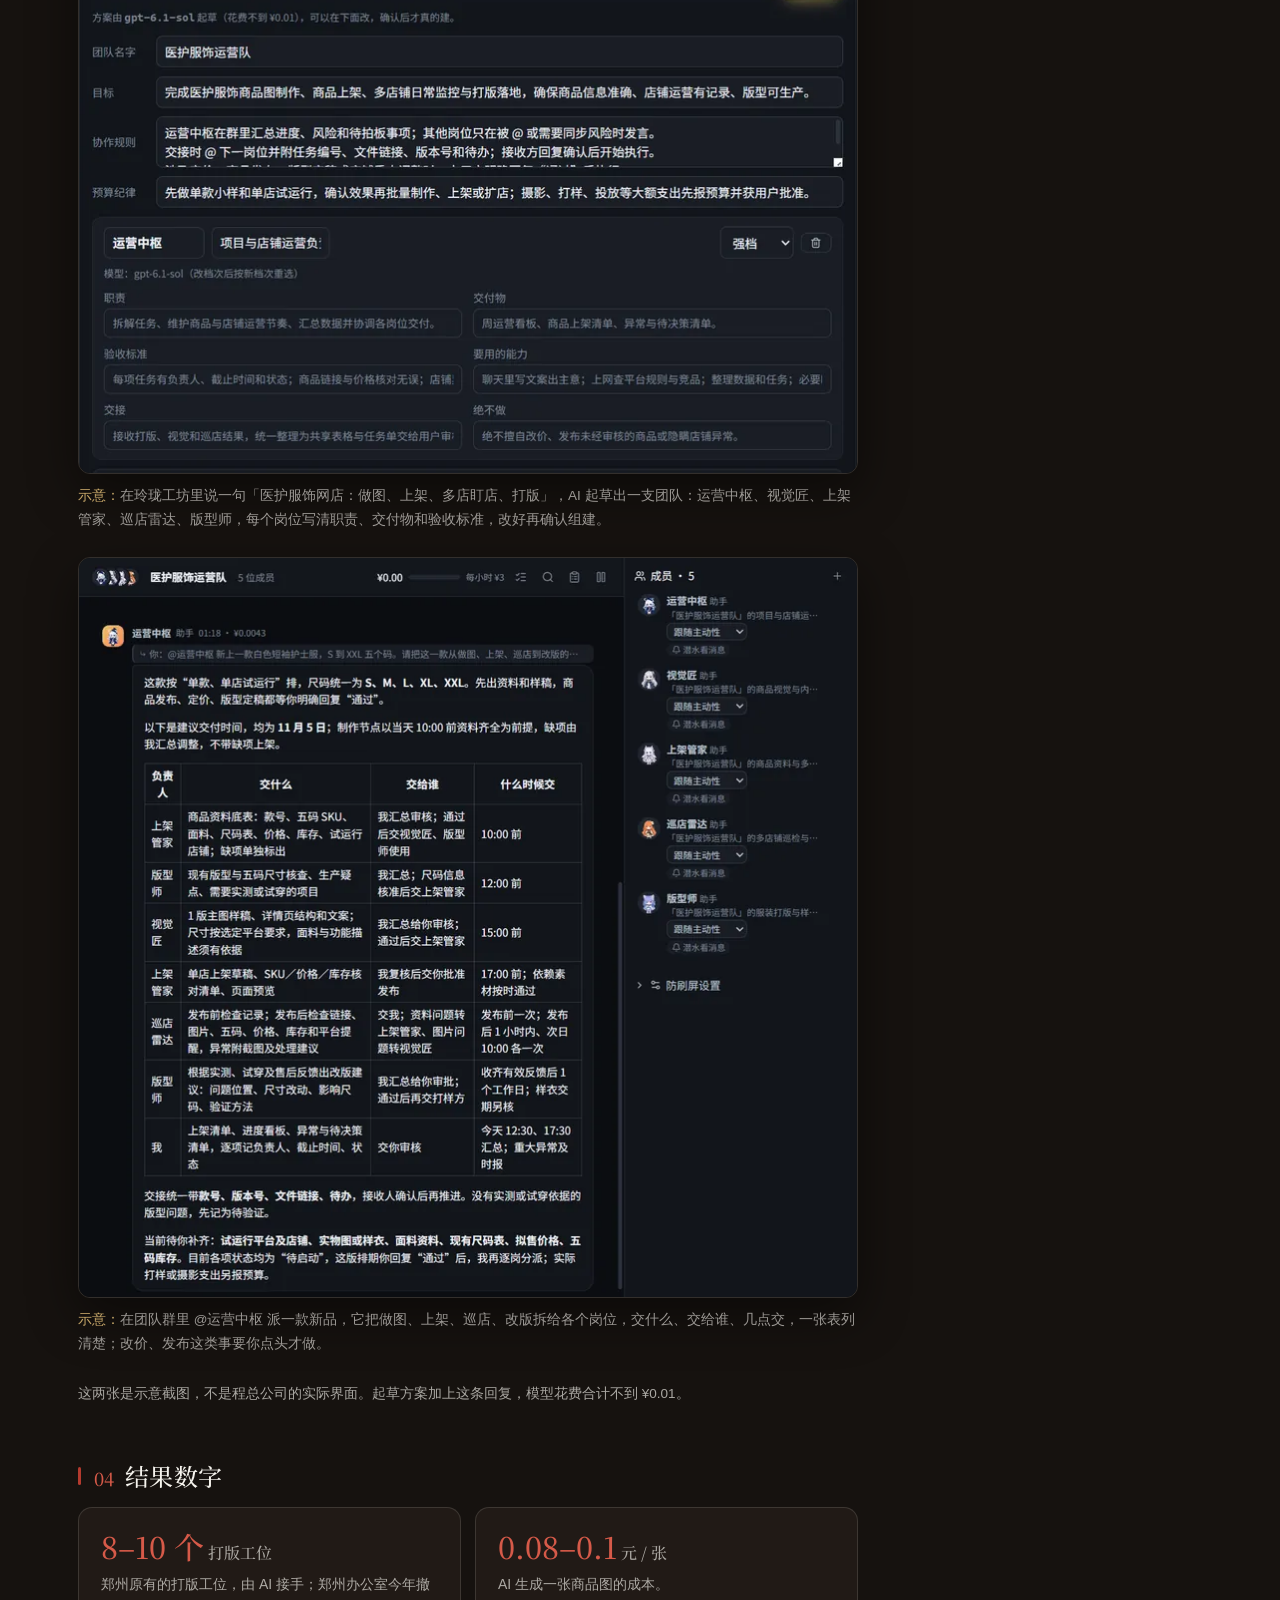
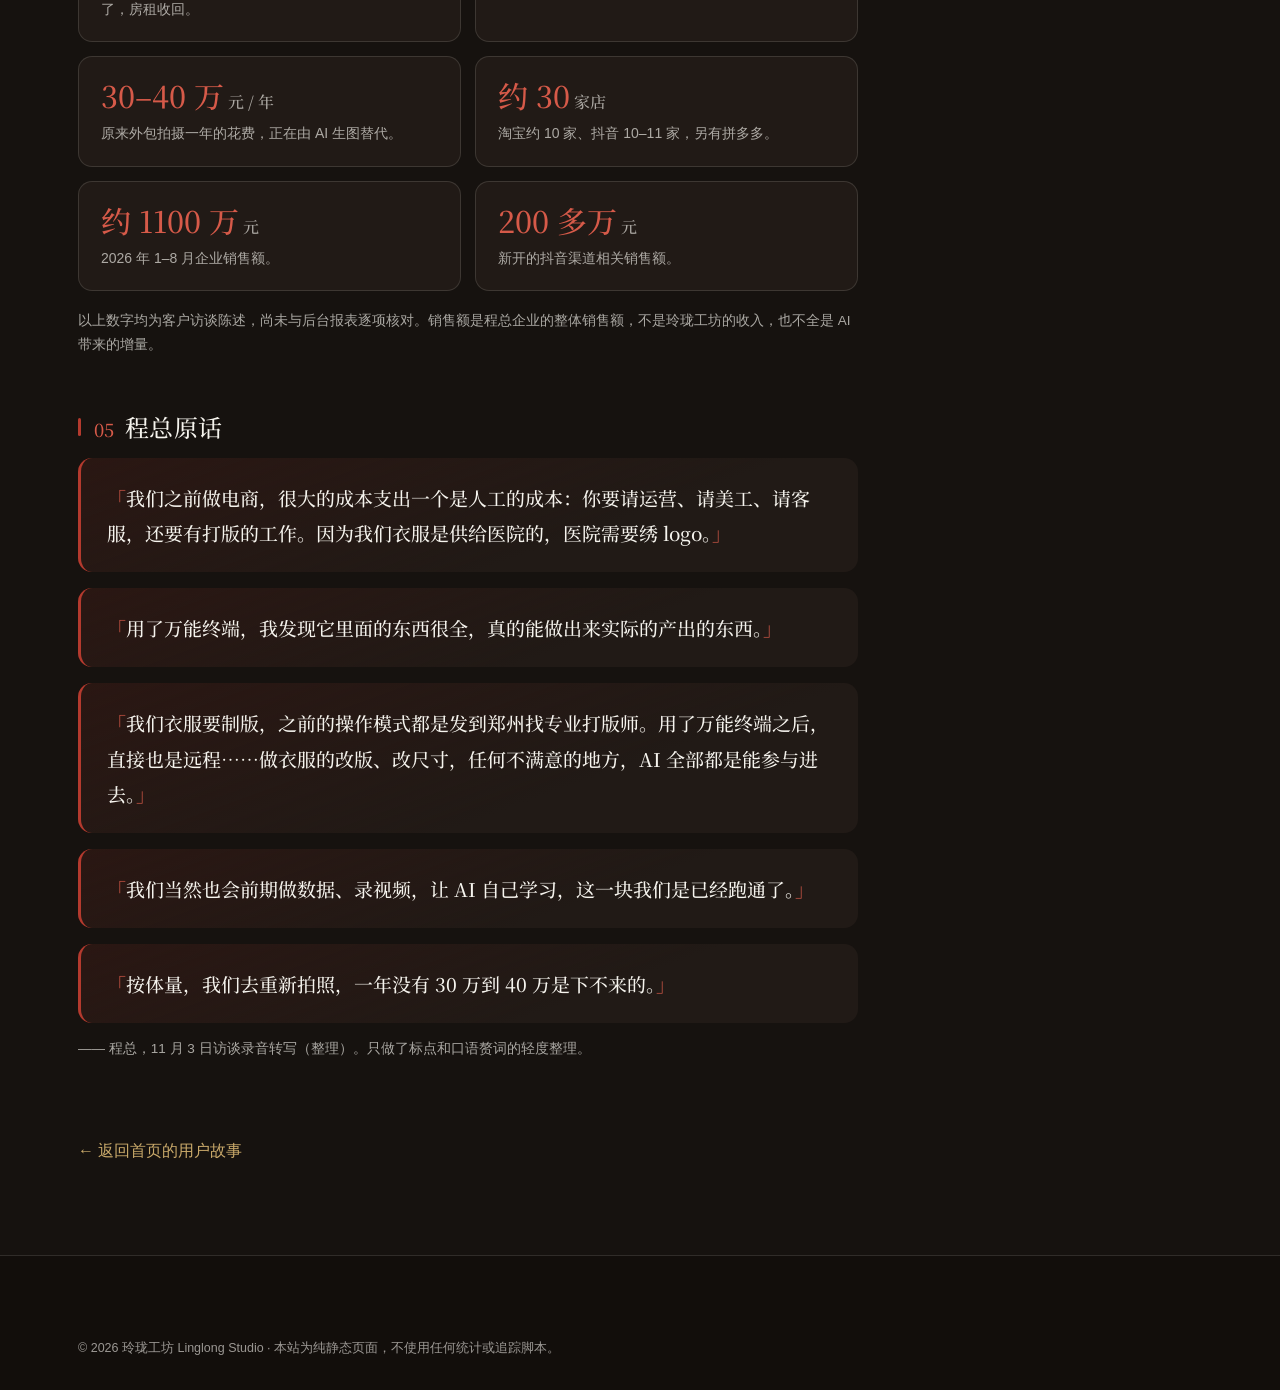
==== commit 66a97ed5: "成功故事：程总篇正式上线（访谈转写原话、客户陈述数字、网店分工示意截图） - stories/cheng.html：摘掉 noindex、占位框和材料清单；背景、难处、怎么用、结果数字、原话五节，视频" ====
--- a/site/stories/cheng.html
+++ b/site/stories/cheng.html
@@ -3,11 +3,10 @@
 <head>
 <meta charset="utf-8">
 <meta name="viewport" content="width=device-width,initial-scale=1,viewport-fit=cover">
-<title>用户成功故事 · 程总（内容整理中） · 玲珑工坊</title>
-<meta name="description" content="玲珑工坊用户成功故事：程总篇。采访素材整理中，数字与原话经本人确认后发布。本页同时是后续所有成功故事的排版模板。">
+<title>程总：郑州的打版工位，交给了 AI · 用户成功故事 · 玲珑工坊</title>
+<meta name="description" content="一家开了将近 30 家网店的医护服饰企业，把打版交给 AI 远程操作、商品图改用 AI 生成。程总的背景、难处、用法、数字和原话。">
 <meta name="color-scheme" content="dark">
 <meta name="theme-color" content="#16120f">
-<meta name="robots" content="noindex">
 <link rel="icon" type="image/png" sizes="32x32" href="../assets/img/favicon-32.png">
 <!-- inline:site.css -->
 <style>
@@ -572,50 +571,64 @@
 <style>
   /* 成功故事详情页专用 */
   .story-page { padding: 130px 0 90px; }
-  .story-hero { max-width: 780px; margin-bottom: 46px; }
+  .story-hero { max-width: 780px; margin-bottom: 40px; }
   .story-hero h1 { font-size: clamp(2rem, 4.6vw, 3.2rem); margin-top: 18px; }
   .story-hero .who { color: var(--ink-dim); margin-top: 16px; font-size: 15px; }
-  .pending-banner {
-    margin: 0 0 44px; padding: 18px 22px; border-radius: var(--radius);
-    border: 1px dashed rgba(201, 169, 106, .55); background: rgba(201, 169, 106, .08);
-    color: var(--gold); font-size: 14.5px; max-width: 780px;
-  }
+  .story-note {
+    margin: 0 0 48px; padding: 16px 20px; border-radius: var(--radius); max-width: 780px;
+    border: 1px solid rgba(201, 169, 106, .35); background: rgba(201, 169, 106, .07);
+    color: var(--ink-dim); font-size: 14.5px;
+  }
+  .story-note b { color: var(--gold); font-weight: 500; }
   .story-body { max-width: 780px; }
-  .story-body section { margin-bottom: 44px; }
+  .story-body section { margin-bottom: 56px; }
   .story-body h2 {
-    font-size: 24px; margin-bottom: 14px; padding-left: 16px; position: relative;
+    font-size: 24px; margin-bottom: 16px; padding-left: 16px; position: relative;
   }
   .story-body h2::before {
     content: ''; position: absolute; left: 0; top: 6px; bottom: 6px; width: 3px;
     background: var(--red); border-radius: 2px;
   }
   .story-body h2 .no { color: var(--red-hi); margin-right: 10px; font-size: 18px; }
-  .slot {
-    border: 1px dashed rgba(246, 244, 238, .3); border-radius: var(--radius);
-    padding: 22px 24px; color: var(--ink-faint); font-size: 14.5px;
-  }
-  .slot b { color: var(--ink-dim); }
-  .slot ul { margin: 10px 0 0; padding-left: 1.3em; }
-  .slot li { margin: 4px 0; }
-  .quote-slot {
-    font-family: var(--font-display); font-size: 21px; line-height: 2; text-align: center;
-    padding: 40px 30px; color: var(--ink-faint);
-  }
-  .video-slot {
-    aspect-ratio: 16 / 9; display: flex; align-items: center; justify-content: center;
-    border: 1px dashed rgba(246, 244, 238, .3); border-radius: var(--radius);
-    color: var(--ink-faint); font-size: 14.5px;
-  }
-  .materials {
-    max-width: 780px; margin-top: 56px; padding: 28px 30px;
-    border: 1px solid rgba(214, 90, 73, .4); border-radius: var(--radius);
-    background: linear-gradient(160deg, rgba(180, 58, 46, .12), var(--panel) 60%);
-  }
-  .materials h2 { font-size: 22px; margin-bottom: 6px; }
-  .materials .sub { color: var(--ink-faint); font-size: 13.5px; margin-bottom: 16px; }
-  .materials ol { margin: 0; padding-left: 1.4em; color: var(--ink-dim); font-size: 14.5px; }
-  .materials li { margin: 8px 0; }
-  .back-link { display: inline-block; margin-top: 50px; color: var(--gold); }
+  .story-body p { margin: 0 0 14px; color: var(--ink-dim); }
+  .story-body p b { color: var(--ink); font-weight: 500; }
+  .uses { list-style: none; margin: 0 0 30px; padding: 0; display: grid; gap: 12px; }
+  .uses li {
+    padding: 16px 20px; background: var(--panel); border: 1px solid var(--line); border-radius: var(--radius);
+    color: var(--ink-dim); font-size: 15px;
+  }
+  .uses li b { display: block; color: var(--ink); font-family: var(--font-display); font-size: 17px; font-weight: 500; margin-bottom: 4px; }
+  .shot { margin: 0 0 26px; }
+  .shot img {
+    display: block; width: 100%; border-radius: 12px; border: 1px solid var(--line);
+    box-shadow: 0 18px 50px rgba(0, 0, 0, .45);
+  }
+  .shot figcaption { margin-top: 10px; font-size: 13.5px; color: var(--ink-faint); }
+  .shot figcaption b { color: var(--gold); font-weight: 500; }
+  .stats { display: grid; grid-template-columns: repeat(2, 1fr); gap: 14px; margin: 0 0 18px; }
+  .stat {
+    padding: 20px 22px; background: var(--panel); border: 1px solid var(--line); border-radius: var(--radius);
+  }
+  .stat-num { display: block; font-family: var(--font-display); font-size: 30px; line-height: 1.2; color: var(--red-hi); }
+  .stat-num small { font-size: 16px; color: var(--ink-dim); margin-left: 4px; }
+  .stat p { margin: 8px 0 0; font-size: 14px; }
+  .fine { font-size: 13.5px; color: var(--ink-faint); }
+  .quotes { display: grid; gap: 16px; margin: 0 0 14px; }
+  .quote {
+    margin: 0; padding: 22px 26px; border-radius: var(--radius);
+    background: linear-gradient(160deg, rgba(180, 58, 46, .13), var(--panel) 65%);
+    border-left: 3px solid var(--red);
+  }
+  .quote p { margin: 0; font-family: var(--font-display); font-size: 19px; line-height: 1.85; color: var(--ink); }
+  .quote p::before { content: '「'; color: var(--red-hi); }
+  .quote p::after { content: '」'; color: var(--red-hi); }
+  .quote footer { margin-top: 10px; font-size: 13px; color: var(--ink-faint); }
+  .back-link { display: inline-block; margin-top: 20px; color: var(--gold); }
+  @media (max-width: 600px) {
+    .stats { grid-template-columns: 1fr; }
+    .quote { padding: 18px 18px; }
+    .quote p { font-size: 17px; }
+  }
 </style>
 </head>
 <body>
@@ -638,81 +651,96 @@
 
     <div class="story-hero">
       <p class="eyebrow"><span class="dot" aria-hidden="true"></span>用户成功故事 · 第一篇</p>
-      <h1>程总：从一个人到一个团队</h1>
-      <p class="who">采访整理中 · 上线前经本人逐条确认 · 本篇标题为暂定</p>
+      <h1>程总：郑州的打版工位，<span style="white-space:nowrap">交给了 AI</span></h1>
+      <p class="who">程总 · 医护服饰网店企业负责人 · 根据 2026 年 11 月 3 日访谈整理</p>
     </div>
 
-    <p class="pending-banner">
-      本页内容尚未发布：程总的采访素材还在整理。下面每一节都是占位框，标注了这一节要放什么、需要谁提供什么。
-      <b>数字和原话未经本人确认前，一个字都不会写上去。</b>
+    <p class="story-note">
+      程总用的是<b>万能创作终端</b>（访谈里他叫它「万能终端」），也就是玲珑工坊的免费版。玲珑工坊是在它基础上做的商业版，下面说到的用法在工坊里同样能做。
     </p>
 
     <div class="story-body">
 
       <section aria-labelledby="s-bg">
         <h2 id="s-bg"><span class="no">01</span>背景</h2>
-        <div class="slot">
-          <b>要放什么：</b>程总是谁、做什么生意、团队多大、平时的工作流。两三段话。
-          <ul><li>待提供：一段自我介绍或简介（可采访转写）。</li></ul>
-        </div>
+        <p>程总做医护服饰，衣服主要供给医院，在网上开店卖。按他的说法，现在一共开了<b>将近 30 家店</b>：淘宝 10 家左右，抖音 10 到 11 家，另外还有拼多多。</p>
+        <p>医院的订单常常要在衣服上绣 logo，所以除了网店常见的运营、美工、客服，他们还得有专门打版、制版的人。</p>
       </section>
 
       <section aria-labelledby="s-pain">
         <h2 id="s-pain"><span class="no">02</span>难处</h2>
-        <div class="slot">
-          <b>要放什么：</b>用玲珑工坊之前卡在哪里：人手不够、外包贵、产能跟不上，还是别的。讲具体场景。
-          <ul><li>待提供：一两个印象最深「卡住」的具体例子。</li></ul>
-        </div>
+        <p>程总说，以前做电商，开销的大头是人。运营、美工、客服，再加上打版、制版，前前后后有七八种岗位。</p>
+        <p>打版放在郑州，<b>原来有八到十个打版工位</b>。衣服要改版、改尺寸，都得发到郑州，找专业打版师做。</p>
+        <p>商品图和视频靠外包拍摄，按他们的体量，<b>一年要三四十万</b>。店越开越多，每一家都要图、要上架、要有人盯着。</p>
       </section>
 
       <section aria-labelledby="s-how">
         <h2 id="s-how"><span class="no">03</span>怎么用</h2>
-        <div class="slot">
-          <b>要放什么：</b>用了玲珑工坊的哪些功能（团队 / 漫剧流水线 / 组建公司 / 局域网协作……），怎么上的手，现在每天怎么用。配 1～2 张使用截图。
-          <ul>
-            <li>待提供：功能清单与实际用法描述。</li>
-            <li>待提供：可公开的使用截图（隐去隐私信息）。</li>
-          </ul>
-        </div>
+        <ul class="uses">
+          <li><b>打版：让 AI 去操作打版软件</b>程总把公司做好的几万个版喂给 AI，让它远程操作公司里专门制版的那台电脑。打版软件不用另外装，改版、改尺寸由 AI 动手。前期他们还录了操作视频让 AI 学，这一块已经跑通。</li>
+          <li><b>做图：商品图改用 AI 生成</b>原来外包拍摄的活，正在换成 AI 生图，一张图的成本在一毛钱以内。</li>
+          <li><b>上架、接 ERP、盯店：分给不同的 AI 去做</b>程总说，打版只是他用到的一小部分。生图、生视频、做数据报表、接入 ERP、拉群做整个店铺的运维，这些活由 AI 分工去做。</li>
+        </ul>
+
+        <p>一支网店团队在玲珑工坊里大概是这样分工的。下面两张图是我们照着「做图、上架、多店盯店、打版」这几样活现场搭的示意团队：</p>
+
+        <figure class="shot">
+          <img src="../assets/img/stories/team-plan-780.webp"
+               srcset="../assets/img/stories/team-plan-780.webp 780w, ../assets/img/stories/team-plan-1068.webp 1068w"
+               sizes="(max-width: 840px) calc(100vw - 40px), 780px"
+               width="780" height="584" loading="lazy" decoding="async"
+               alt="组建 AI 公司的方案预览：团队名医护服饰运营队，岗位有运营中枢、视觉匠等，每个岗位写着职责、交付物、验收标准和交接方式">
+          <figcaption><b>示意：</b>在玲珑工坊里说一句「医护服饰网店：做图、上架、多店盯店、打版」，AI 起草出一支团队：运营中枢、视觉匠、上架管家、巡店雷达、版型师，每个岗位写清职责、交付物和验收标准，改好再确认组建。</figcaption>
+        </figure>
+
+        <figure class="shot">
+          <img src="../assets/img/stories/team-group-780.webp"
+               srcset="../assets/img/stories/team-group-780.webp 780w, ../assets/img/stories/team-group-1200.webp 1200w"
+               sizes="(max-width: 840px) calc(100vw - 40px), 780px"
+               width="780" height="741" loading="lazy" decoding="async"
+               alt="团队群聊：运营中枢把一款新品护士服的活拆成表格，列出上架管家、版型师、视觉匠、巡店雷达各自交什么、交给谁、什么时候交">
+          <figcaption><b>示意：</b>在团队群里 @运营中枢 派一款新品，它把做图、上架、巡店、改版拆给各个岗位，交什么、交给谁、几点交，一张表列清楚；改价、发布这类事要你点头才做。</figcaption>
+        </figure>
+        <p class="fine">这两张是示意截图，不是程总公司的实际界面。起草方案加上这条回复，模型花费合计不到 ¥0.01。</p>
       </section>
 
       <section aria-labelledby="s-numbers">
         <h2 id="s-numbers"><span class="no">04</span>结果数字</h2>
-        <div class="slot">
-          <b>要放什么：</b>前后对比的硬数字，例如：同样的活，以前要多久、现在要多久；每月省下或多出多少。只写程总本人确认过、同意公开的数字。
-          <ul><li>待提供：本人确认过的数字与口径。</li></ul>
+        <div class="stats">
+          <div class="stat"><span class="stat-num">8–10 个<small>打版工位</small></span><p>郑州原有的打版工位，由 AI 接手；郑州办公室今年撤了，房租收回。</p></div>
+          <div class="stat"><span class="stat-num">0.08–0.1<small>元 / 张</small></span><p>AI 生成一张商品图的成本。</p></div>
+          <div class="stat"><span class="stat-num">30–40 万<small>元 / 年</small></span><p>原来外包拍摄一年的花费，正在由 AI 生图替代。</p></div>
+          <div class="stat"><span class="stat-num">约 30<small>家店</small></span><p>淘宝约 10 家、抖音 10–11 家，另有拼多多。</p></div>
+          <div class="stat"><span class="stat-num">约 1100 万<small>元</small></span><p>2026 年 1–8 月企业销售额。</p></div>
+          <div class="stat"><span class="stat-num">200 多万<small>元</small></span><p>新开的抖音渠道相关销售额。</p></div>
         </div>
+        <p class="fine">以上数字均为客户访谈陈述，尚未与后台报表逐项核对。销售额是程总企业的整体销售额，不是玲珑工坊的收入，也不全是 AI 带来的增量。</p>
       </section>
 
       <section aria-labelledby="s-quote">
-        <h2 id="s-quote"><span class="no">05</span>原话</h2>
-        <div class="quote-slot">
-          「本人原话，从采访录音转写，经本人确认后放在这里。」
+        <h2 id="s-quote"><span class="no">05</span>程总原话</h2>
+        <div class="quotes">
+          <blockquote class="quote">
+            <p>我们之前做电商，很大的成本支出一个是人工的成本：你要请运营、请美工、请客服，还要有打版的工作。因为我们衣服是供给医院的，医院需要绣 logo。</p>
+          </blockquote>
+          <blockquote class="quote">
+            <p>用了万能终端，我发现它里面的东西很全，真的能做出来实际的产出的东西。</p>
+          </blockquote>
+          <blockquote class="quote">
+            <p>我们衣服要制版，之前的操作模式都是发到郑州找专业打版师。用了万能终端之后，直接也是远程……做衣服的改版、改尺寸，任何不满意的地方，AI 全部都是能参与进去。</p>
+          </blockquote>
+          <blockquote class="quote">
+            <p>我们当然也会前期做数据、录视频，让 AI 自己学习，这一块我们是已经跑通了。</p>
+          </blockquote>
+          <blockquote class="quote">
+            <p>按体量，我们去重新拍照，一年没有 30 万到 40 万是下不来的。</p>
+          </blockquote>
         </div>
+        <p class="fine">—— 程总，11 月 3 日访谈录音转写（整理）。只做了标点和口语赘词的轻度整理。</p>
       </section>
 
-      <section aria-labelledby="s-video">
-        <h2 id="s-video"><span class="no">06</span>视频</h2>
-        <div class="video-slot">
-          采访或实操录屏位（可选）。视频不自动加载，先显示封面，点击才播放。
-        </div>
-      </section>
-
-    </div>
-
-    <div class="materials">
-      <h2>需要主人提供的材料清单</h2>
-      <p class="sub">收齐后按上面六节填入即可上线；后续外贸公司、漫剧团队、学生、科研四篇复用本页模板。</p>
-      <ol>
-        <li>程总的采访录音或聊天记录（用于转写初稿）。</li>
-        <li>可公开的背景介绍：行业、生意、团队规模。</li>
-        <li>「难处」的具体例子一到两个。</li>
-        <li>实际用到的功能与用法，以及可公开的截图 1～2 张。</li>
-        <li>结果数字：指标、口径、起止时间，需本人确认。</li>
-        <li>同意公开的原话（转写后给本人过目）。</li>
-        <li>视频素材（可选）：采访片段或操作录屏。</li>
-        <li>书面授权：同意以成功故事形式公开发布，留底。</li>
-      </ol>
+      <!-- 06 视频：等采访片段或操作录屏到位后再加；没有素材前不显示这一节 -->
+
     </div>
 
     <a class="back-link" href="../index.html#stories">← 返回首页的用户故事</a>
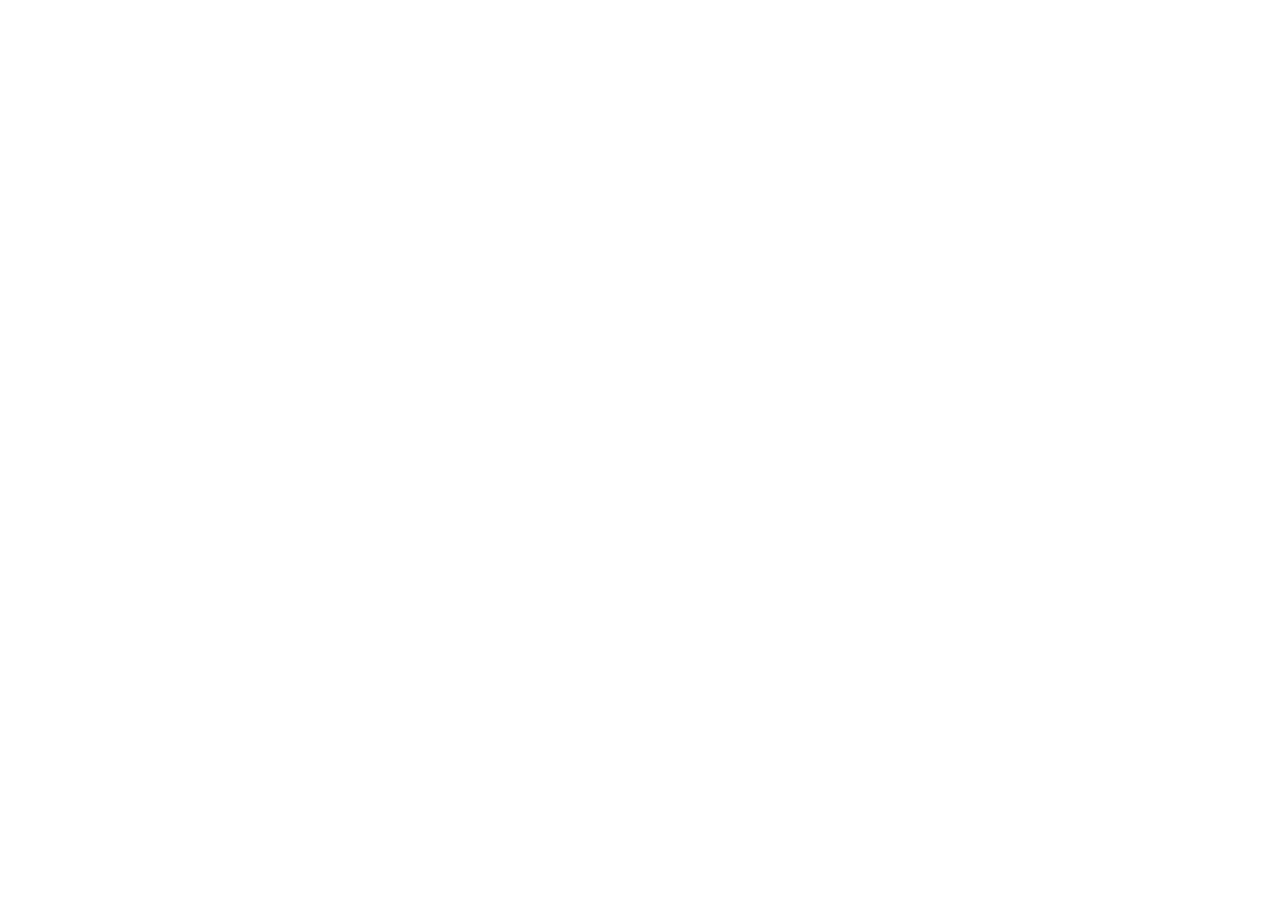
==== commit f12a2223: "站点：旧玲珑官网首页和程老师故事页改为跳转到 workflow.yinziapi.top（0.6.8） assets/ 保留，外部引用的图片不 404。  Co-authored-by: factor" ====
--- a/site/stories/cheng.html
+++ b/site/stories/cheng.html
@@ -1,754 +1,35 @@
-<!DOCTYPE html>
+<!doctype html>
 <html lang="zh-CN">
 <head>
-<meta charset="utf-8">
-<meta name="viewport" content="width=device-width,initial-scale=1,viewport-fit=cover">
-<title>程总：郑州的打版工位，交给了 AI · 用户成功故事 · 玲珑工坊</title>
-<meta name="description" content="一家开了将近 30 家网店的医护服饰企业，把打版交给 AI 远程操作、商品图改用 AI 生成。程总的背景、难处、用法、数字和原话。">
-<meta name="color-scheme" content="dark">
-<meta name="theme-color" content="#16120f">
-<link rel="icon" type="image/png" sizes="32x32" href="../assets/img/favicon-32.png">
-<!-- inline:site.css -->
-<style>
-/* 玲珑工坊官网 · 深色电影感 · 玲珑红 */
-@font-face {
-  font-family: 'LL Serif';
-  src: url('../assets/fonts/serif-sc.woff2') format('woff2');
-  font-display: swap;
-}
-@font-face {
-  font-family: 'LL Latin';
-  src: url('../assets/fonts/latin-display.woff2') format('woff2');
-  font-display: swap;
-}
-
-:root {
-  --bg: #16120f;
-  --bg-alt: #1c1613;
-  --panel: #211a16;
-  --ink: #f6f4ee;
-  --ink-dim: rgba(246, 244, 238, .66);
-  --ink-faint: rgba(246, 244, 238, .6);
-  --line: rgba(246, 244, 238, .13);
-  --red: #b43a2e;
-  --red-hi: #d65a49;
-  --red-deep: #7e2a21;
-  --gold: #c9a96a;
-  --teal: #2e8b7f;
-  --font-display: 'LL Serif', 'Songti SC', 'STSong', 'SimSun', serif;
-  --font-body: -apple-system, BlinkMacSystemFont, 'PingFang SC', 'Hiragino Sans GB', 'Microsoft YaHei', 'Noto Sans CJK SC', sans-serif;
-  --font-en: 'LL Latin', 'LL Serif', Georgia, serif;
-  --wrap: 1180px;
-  --radius: 14px;
-}
-
-* { box-sizing: border-box; }
-html { scroll-behavior: smooth; }
-@media (prefers-reduced-motion: reduce) { html { scroll-behavior: auto; } }
-body {
-  margin: 0;
-  background: var(--bg);
-  color: var(--ink);
-  font-family: var(--font-body);
-  font-size: 16px;
-  line-height: 1.75;
-  -webkit-font-smoothing: antialiased;
-  overflow-x: hidden;
-}
-body::before {
-  /* 细颗粒，电影感。用静态贴图，不用 SVG feTurbulence（每次重绘都要现算，低端机很贵） */
-  content: '';
-  position: fixed;
-  inset: 0;
-  pointer-events: none;
-  z-index: 1;
-  opacity: .05;
-  background-image: url('../assets/img/noise.png');
-}
-::selection { background: var(--red); color: #fff; }
-img { max-width: 100%; height: auto; }
-a { color: inherit; text-decoration: none; }
-code, kbd {
-  font-family: ui-monospace, Consolas, monospace;
-  font-size: .88em;
-  background: rgba(246, 244, 238, .08);
-  border: 1px solid var(--line);
-  border-radius: 5px;
-  padding: .05em .4em;
-}
-.wrap { max-width: var(--wrap); margin: 0 auto; padding: 0 28px; position: relative; z-index: 2; }
-
-.skip {
-  position: absolute; left: 12px; top: -60px; z-index: 99;
-  background: var(--red); color: #fff; padding: 8px 16px; border-radius: 8px;
-  transition: top .2s;
-}
-.skip:focus { top: 12px; }
-
-/* ===== 顶栏 ===== */
-.topbar {
-  position: fixed; top: 0; left: 0; right: 0; z-index: 50;
-  border-bottom: 1px solid transparent;
-  transition: background .3s, border-color .3s;
-}
-.topbar.scrolled {
-  background: rgba(22, 18, 15, .86);
-  backdrop-filter: blur(14px);
-  -webkit-backdrop-filter: blur(14px);
-  border-color: var(--line);
-}
-.topbar-in { display: flex; align-items: center; gap: 24px; height: 68px; }
-.brand { display: flex; align-items: center; gap: 10px; flex-shrink: 0; }
-.brand img { width: 40px; height: 40px; object-fit: contain; filter: drop-shadow(0 2px 6px rgba(0,0,0,.5)); }
-.brand span { display: flex; flex-direction: column; line-height: 1.15; }
-.brand b { font-family: var(--font-display); font-size: 19px; letter-spacing: .06em; }
-.brand small { font-family: var(--font-en); font-size: 9.5px; letter-spacing: .32em; color: var(--gold); }
-.nav { display: flex; gap: 4px; margin-left: auto; }
-.nav a {
-  padding: 8px 13px; border-radius: 8px; font-size: 14.5px; color: var(--ink-dim);
-  transition: color .2s, background .2s;
-}
-.nav a:hover, .nav a:focus-visible { color: var(--ink); background: rgba(246,244,238,.07); }
-.top-actions { display: flex; align-items: center; gap: 12px; }
-.menu-btn {
-  display: none; width: 42px; height: 42px; border: 1px solid var(--line); border-radius: 10px;
-  background: transparent; cursor: pointer; padding: 0;
-}
-.menu-btn span { display: block; width: 18px; height: 2px; background: var(--ink); margin: 4px auto; border-radius: 2px; transition: transform .25s; }
-.menu-btn[aria-expanded="true"] span:first-child { transform: translateY(3px) rotate(45deg); }
-.menu-btn[aria-expanded="true"] span:last-child { transform: translateY(-3px) rotate(-45deg); }
-
-/* ===== 按钮 ===== */
-.btn {
-  display: inline-flex; align-items: center; gap: 10px;
-  border-radius: 12px; border: 1px solid transparent; cursor: pointer;
-  font-family: var(--font-body); font-size: 15px; line-height: 1.3;
-  padding: 10px 20px; color: var(--ink);
-  transition: transform .2s, box-shadow .2s, background .2s, border-color .2s;
-}
-.btn svg { width: 20px; height: 20px; fill: none; stroke: currentColor; stroke-width: 1.8; stroke-linecap: round; stroke-linejoin: round; flex-shrink: 0; }
-.btn span { display: flex; flex-direction: column; align-items: flex-start; text-align: left; }
-.btn small { font-size: 12px; opacity: .72; font-weight: 400; }
-.btn-primary {
-  background: linear-gradient(160deg, var(--red-hi), var(--red) 55%, var(--red-deep));
-  color: #fff; box-shadow: 0 6px 24px rgba(180, 58, 46, .35);
-}
-.btn-primary:hover { transform: translateY(-2px); box-shadow: 0 10px 30px rgba(180, 58, 46, .45); }
-.btn-ghost { border-color: var(--line); background: rgba(246,244,238,.04); }
-.btn-ghost:hover { border-color: rgba(246,244,238,.3); background: rgba(246,244,238,.08); }
-.btn-sm { padding: 8px 16px; font-size: 14px; }
-.btn-xl { padding: 14px 26px; font-size: 16px; border-radius: 14px; }
-.btn[disabled], .btn.soon { opacity: .55; pointer-events: none; }
-.btn .soon-tag {
-  font-size: 11px; background: rgba(201,169,106,.18); color: var(--gold);
-  border: 1px solid rgba(201,169,106,.4); border-radius: 99px; padding: 1px 8px; margin-left: 2px;
-}
-.inline-link { color: var(--gold); border-bottom: 1px dashed rgba(201,169,106,.5); }
-
-/* ===== 首屏 ===== */
-.hero {
-  position: relative;
-  padding: 150px 0 40px;
-  overflow: hidden;
-  background:
-    radial-gradient(1100px 500px at 82% 8%, rgba(180, 58, 46, .16), transparent 60%),
-    radial-gradient(800px 500px at 8% 90%, rgba(46, 139, 127, .07), transparent 60%),
-    var(--bg);
-}
-.hero::after {
-  content: '';
-  position: absolute; left: 0; right: 0; bottom: 0; height: 120px;
-  background: linear-gradient(transparent, var(--bg));
-  pointer-events: none;
-}
-.hero-in { display: grid; grid-template-columns: 1.08fr .92fr; gap: 40px; align-items: center; }
-.eyebrow {
-  display: flex; align-items: center; gap: 9px;
-  font-family: var(--font-en); font-size: 12.5px; letter-spacing: .3em;
-  color: var(--gold); text-transform: uppercase; margin: 0 0 22px;
-}
-.eyebrow .dot { width: 7px; height: 7px; border-radius: 50%; background: var(--red-hi); box-shadow: 0 0 12px var(--red-hi); }
-h1, h2 { font-family: var(--font-display); font-weight: 500; line-height: 1.24; margin: 0; letter-spacing: .02em; }
-h1 { font-size: clamp(2.55rem, 5.4vw, 3.9rem); }
-h1 em { font-style: normal; color: var(--red-hi); text-shadow: 0 0 34px rgba(214, 90, 73, .35); }
-.hero-lead { font-size: clamp(1.02rem, 1.4vw, 1.18rem); color: var(--ink-dim); max-width: 34em; margin: 26px 0 34px; }
-.hero-cta { display: flex; gap: 14px; flex-wrap: wrap; }
-.hero-points { list-style: none; display: flex; gap: 30px; flex-wrap: wrap; padding: 0; margin: 40px 0 0; }
-.hero-points li { display: flex; flex-direction: column; gap: 2px; position: relative; padding-left: 16px; }
-.hero-points li::before { content: ''; position: absolute; left: 0; top: 6px; bottom: 6px; width: 2px; background: var(--red); border-radius: 2px; }
-.hero-points b { font-size: 15.5px; }
-.hero-points span { font-size: 13px; color: var(--ink-faint); }
-
-.hero-visual { position: relative; }
-.hero-stage { position: relative; display: flex; justify-content: center; align-items: flex-end; }
-.hero-glow {
-  position: absolute; bottom: -8%; left: 50%; transform: translateX(-50%);
-  width: 130%; aspect-ratio: 1;
-  background: radial-gradient(circle, rgba(180, 58, 46, .34), rgba(180, 58, 46, .08) 45%, transparent 68%);
-}
-.hero-girl {
-  position: relative; z-index: 2;
-  width: min(380px, 78%);
-  filter: drop-shadow(0 24px 50px rgba(0, 0, 0, .55));
-  animation: float 7s ease-in-out infinite;
-}
-.hero-floor {
-  position: absolute; bottom: 1%; left: 50%; transform: translateX(-50%);
-  width: 64%; height: 26px; border-radius: 50%;
-  background: radial-gradient(ellipse, rgba(0,0,0,.55), transparent 70%);
-}
-@keyframes float {
-  0%, 100% { transform: translateY(0); }
-  50% { transform: translateY(-10px); }
-}
-.hero-card {
-  position: absolute; left: -6px; bottom: 8%; z-index: 3;
-  display: flex; align-items: center; gap: 10px;
-  max-width: 300px; margin: 0; padding: 12px 16px 12px 10px;
-  background: rgba(33, 26, 22, .82);
-  border: 1px solid var(--line); border-radius: var(--radius);
-  backdrop-filter: blur(10px); -webkit-backdrop-filter: blur(10px);
-  box-shadow: 0 14px 40px rgba(0,0,0,.45);
-}
-.hero-card img { width: 52px; height: 52px; object-fit: contain; flex-shrink: 0; }
-.hero-card figcaption { font-size: 12.5px; line-height: 1.6; color: var(--ink-dim); }
-.hero-card b { color: var(--gold); font-weight: 600; }
-
-/* 作品短片位 */
-.hero-film { margin-top: 66px; }
-.film {
-  display: block; width: 100%; padding: 0; border: 0; background: none; cursor: pointer;
-  text-align: left; color: inherit; font-family: inherit;
-}
-.film-frame {
-  position: relative; display: flex; align-items: center; justify-content: center;
-  aspect-ratio: 21 / 9; min-height: 240px;
-  border: 1px solid var(--line); border-radius: 20px; overflow: hidden;
-  background:
-    radial-gradient(700px 300px at 50% 120%, rgba(180, 58, 46, .28), transparent 65%),
-    linear-gradient(170deg, #241c17, #16120f 70%);
-  transition: border-color .25s;
-}
-.film:hover .film-frame { border-color: rgba(214, 90, 73, .5); }
-.film-frame img {
-  position: absolute; right: 6%; bottom: -6%; width: 15%; min-width: 110px;
-  filter: drop-shadow(0 10px 24px rgba(0,0,0,.5));
-  opacity: .95;
-}
-.film-frame::before {
-  content: ''; position: absolute; inset: 0;
-  background: repeating-linear-gradient(90deg, transparent 0 118px, rgba(246,244,238,.03) 118px 119px);
-}
-.film-play {
-  position: relative; z-index: 2;
-  width: 84px; height: 84px; border-radius: 50%;
-  display: flex; align-items: center; justify-content: center;
-  background: rgba(180, 58, 46, .92);
-  box-shadow: 0 0 0 12px rgba(180, 58, 46, .18), 0 0 60px rgba(180, 58, 46, .5);
-  transition: transform .25s;
-}
-.film:hover .film-play { transform: scale(1.07); }
-.film-play svg { width: 34px; height: 34px; fill: #fff; margin-left: 4px; }
-.film-badge {
-  position: absolute; top: 18px; left: 22px; z-index: 2;
-  font-size: 13px; letter-spacing: .12em; color: var(--gold);
-  border: 1px solid rgba(201, 169, 106, .45); border-radius: 99px; padding: 5px 14px;
-  background: rgba(22, 18, 15, .6);
-}
-.film-note { display: block; margin-top: 14px; font-size: 14px; color: var(--ink-faint); text-align: center; }
-.film video { width: 100%; height: 100%; object-fit: cover; }
-
-/* ===== 通用区块 ===== */
-.section { padding: clamp(72px, 9vw, 120px) 0; position: relative; }
-.section.alt { background: var(--bg-alt); border-top: 1px solid var(--line); border-bottom: 1px solid var(--line); }
-.head { max-width: 760px; margin-bottom: clamp(40px, 5vw, 64px); position: relative; }
-.head-bird {
-  position: absolute; right: -30px; top: -34px; width: clamp(80px, 10vw, 130px); height: auto;
-  opacity: .92; filter: drop-shadow(0 8px 18px rgba(0,0,0,.5));
-}
-.sr-only {
-  position: absolute; width: 1px; height: 1px; overflow: hidden;
-  clip: rect(0 0 0 0); clip-path: inset(50%); white-space: nowrap;
-}
-.head h2 { font-size: clamp(1.9rem, 4.4vw, 3.2rem); }
-.head .lead { color: var(--ink-dim); font-size: clamp(1rem, 1.3vw, 1.12rem); margin: 22px 0 0; }
-
-/* 滚动动效：克制 */
-.js .reveal { opacity: 0; transform: translateY(26px); transition: opacity .7s ease, transform .7s cubic-bezier(.22,.8,.3,1); }
-.js .reveal.in { opacity: 1; transform: none; }
-/* 首屏只做位移入场、不从透明开始：opacity 0 的内容不算首次绘制，会拖慢 FCP/LCP */
-.hero-rise { animation: rise .9s cubic-bezier(.22,.8,.3,1) both; }
-.hero-copy .hero-rise:nth-child(2) { animation-delay: .06s; }
-.hero-copy .hero-rise:nth-child(3) { animation-delay: .12s; }
-.hero-copy .hero-rise:nth-child(4) { animation-delay: .18s; }
-.hero-copy .hero-rise:nth-child(5) { animation-delay: .24s; }
-.hero-card.hero-rise { animation-delay: .3s; }
-@keyframes rise {
-  from { transform: translateY(22px); }
-  to { transform: none; }
-}
-@media (prefers-reduced-motion: reduce) {
-  .js .reveal { opacity: 1; transform: none; transition: none; }
-  .hero-rise { animation: none; }
-  .hero-girl { animation: none; }
-  .crew img { animation: none !important; }
-  * { scroll-behavior: auto; }
-}
-
-/* ===== 团队流程 ===== */
-.flow {
-  list-style: none; margin: 0; padding: 0;
-  display: grid; grid-template-columns: repeat(4, 1fr); gap: 18px;
-  counter-reset: step;
-}
-.flow-step {
-  position: relative; padding: 26px 22px 24px;
-  background: var(--panel); border: 1px solid var(--line); border-radius: var(--radius);
-  transition: border-color .25s, transform .25s;
-}
-.flow-step:hover { border-color: rgba(214, 90, 73, .45); transform: translateY(-4px); }
-.flow-n {
-  font-family: var(--font-display); font-size: 40px; line-height: 1;
-  color: transparent; -webkit-text-stroke: 1px rgba(214, 90, 73, .75);
-  display: block; margin-bottom: 16px;
-}
-.flow-step h3 { font-family: var(--font-display); font-size: 20px; margin: 0 0 10px; font-weight: 500; }
-.flow-step p { margin: 0; font-size: 14px; color: var(--ink-dim); }
-.crew {
-  display: flex; justify-content: center; align-items: flex-end; gap: clamp(6px, 3vw, 34px);
-  margin-top: 54px; flex-wrap: wrap;
-}
-.crew img {
-  width: clamp(74px, 9vw, 118px); height: auto;
-  filter: drop-shadow(0 10px 20px rgba(0,0,0,.5));
-  animation: bob 5s ease-in-out infinite;
-}
-.crew img:nth-child(2) { animation-delay: -1s; }
-.crew img:nth-child(3) { animation-delay: -2.2s; }
-.crew img:nth-child(4) { animation-delay: -3.1s; }
-.crew img:nth-child(5) { animation-delay: -4s; }
-@keyframes bob {
-  0%, 100% { transform: translateY(0); }
-  50% { transform: translateY(-7px); }
-}
-
-/* ===== 漫剧流水线 ===== */
-.pipeline { display: grid; grid-template-columns: 1.5fr 1fr; gap: 40px; align-items: start; }
-.pipe-steps { list-style: none; margin: 0; padding: 0; display: flex; flex-direction: column; gap: 8px; }
-.pipe-steps li {
-  display: flex; gap: 20px; padding: 22px 24px; border-radius: var(--radius);
-  border: 1px solid transparent; transition: border-color .25s, background .25s;
-}
-.pipe-steps li:hover { border-color: var(--line); background: rgba(246,244,238,.03); }
-.pipe-steps b {
-  flex-shrink: 0; width: 54px; height: 54px; border-radius: 50%;
-  display: flex; align-items: center; justify-content: center;
-  font-family: var(--font-display); font-size: 23px; font-weight: 500;
-  color: var(--red-hi); border: 1px solid rgba(214, 90, 73, .55);
-  background: rgba(180, 58, 46, .12);
-}
-.pipe-steps h3 { font-family: var(--font-display); font-size: 19px; margin: 4px 0 8px; font-weight: 500; }
-.pipe-steps p { margin: 0; font-size: 14.5px; color: var(--ink-dim); }
-.pipe-side {
-  position: sticky; top: 100px;
-  padding: 30px 28px; border-radius: var(--radius);
-  background: linear-gradient(165deg, rgba(180,58,46,.14), rgba(33,26,22,.9) 60%);
-  border: 1px solid rgba(214, 90, 73, .3);
-}
-.pipe-quote {
-  margin: 0; font-family: var(--font-display); font-size: 19px; line-height: 1.9; color: var(--ink);
-}
-.pipe-quote::before { content: '「'; color: var(--red-hi); }
-.pipe-quote::after { content: '」'; color: var(--red-hi); }
-
-/* ===== 组建 AI 公司 ===== */
-.org { max-width: 760px; margin: 0 auto 40px; }
-.org-node {
-  background: var(--panel); border: 1px solid var(--line); border-radius: var(--radius);
-  padding: 14px 18px; text-align: center; position: relative;
-  display: flex; flex-direction: column; gap: 2px; align-items: center;
-}
-.org-node img { width: 54px; height: 54px; object-fit: contain; margin-bottom: 6px; filter: drop-shadow(0 4px 10px rgba(0,0,0,.5)); }
-.org-node b { font-family: var(--font-display); font-size: 17px; font-weight: 500; }
-.org-node span { font-size: 12.5px; color: var(--ink-faint); }
-.org-boss {
-  width: 200px; margin: 0 auto 44px; border-color: rgba(214, 90, 73, .55);
-  background: linear-gradient(170deg, rgba(180,58,46,.2), var(--panel));
-}
-.org-boss::after {
-  content: ''; position: absolute; left: 50%; top: 100%; height: 22px; width: 1px; background: var(--line);
-}
-.org-row { display: grid; grid-template-columns: repeat(4, 1fr); gap: 16px; position: relative; }
-.org-row::before {
-  content: ''; position: absolute; top: -22px; left: 12.5%; right: 12.5%; height: 1px; background: var(--line);
-}
-.org-row .org-node::before {
-  content: ''; position: absolute; left: 50%; top: -22px; height: 22px; width: 1px; background: var(--line);
-}
-.ticks { list-style: none; margin: 0; padding: 0; max-width: 720px; }
-.ticks li { position: relative; padding: 7px 0 7px 30px; color: var(--ink-dim); font-size: 15px; }
-.ticks li::before {
-  content: ''; position: absolute; left: 2px; top: 14px; width: 12px; height: 7px;
-  border-left: 2px solid var(--gold); border-bottom: 2px solid var(--gold); transform: rotate(-45deg);
-}
-.ticks b { color: var(--ink); }
-
-/* ===== 局域网 ===== */
-.lan-grid { display: grid; grid-template-columns: repeat(3, 1fr); gap: 18px; }
-.lan-card {
-  padding: 26px 24px; background: var(--panel);
-  border: 1px solid var(--line); border-radius: var(--radius);
-  border-top: 2px solid var(--teal);
-}
-.lan-card h3 { font-family: var(--font-display); font-size: 19px; margin: 0 0 10px; font-weight: 500; }
-.lan-card p { margin: 0; font-size: 14.5px; color: var(--ink-dim); }
-
-/* ===== 路由与钱包 ===== */
-.tier-grid { display: grid; grid-template-columns: repeat(3, 1fr); gap: 18px; margin-bottom: 22px; }
-.tier {
-  padding: 26px 24px; background: var(--panel);
-  border: 1px solid var(--line); border-radius: var(--radius);
-  transition: transform .25s, border-color .25s;
-}
-.tier:hover { transform: translateY(-4px); }
-.tier-on { border-color: rgba(214, 90, 73, .6); background: linear-gradient(170deg, rgba(180,58,46,.16), var(--panel) 65%); }
-.tier-tag {
-  display: inline-block; margin: 0 0 14px; font-size: 12.5px; letter-spacing: .14em;
-  color: var(--gold); border: 1px solid rgba(201,169,106,.4); border-radius: 99px; padding: 3px 12px;
-}
-.tier h3 { font-family: var(--font-display); font-size: 22px; margin: 0 0 10px; font-weight: 500; }
-.tier p { margin: 0; font-size: 14.5px; color: var(--ink-dim); }
-.switches { display: grid; grid-template-columns: repeat(3, 1fr); gap: 14px; margin-bottom: 40px; }
-.switch {
-  display: flex; flex-direction: column; gap: 3px; padding: 16px 20px 16px 52px; position: relative;
-  border: 1px dashed rgba(246,244,238,.22); border-radius: var(--radius); font-size: 13.5px;
-}
-.switch::before {
-  content: ''; position: absolute; left: 18px; top: 20px; width: 22px; height: 13px;
-  border-radius: 99px; background: var(--red); box-shadow: inset 8px 0 0 0 rgba(255,255,255,.85);
-}
-.switch b { font-size: 14.5px; }
-.switch span { color: var(--ink-faint); }
-.wallet {
-  padding: 30px 30px 24px; border-radius: var(--radius);
-  background: linear-gradient(160deg, rgba(201,169,106,.1), var(--panel) 55%);
-  border: 1px solid rgba(201,169,106,.32);
-}
-.wallet h3 { font-family: var(--font-display); font-size: 21px; margin: 0 0 14px; font-weight: 500; color: var(--gold); }
-
-/* ===== 成功故事 ===== */
-.story-grid { display: grid; grid-template-columns: repeat(3, 1fr); gap: 18px; }
-.story {
-  padding: 26px 24px; background: var(--panel);
-  border: 1px solid var(--line); border-radius: var(--radius);
-  display: flex; flex-direction: column; gap: 10px; align-items: flex-start;
-}
-.story-lead {
-  grid-row: span 2; grid-column: span 2;
-  background: linear-gradient(160deg, rgba(180,58,46,.2), var(--panel) 60%);
-  border-color: rgba(214, 90, 73, .45);
-  justify-content: center;
-}
-.story-tag {
-  margin: 0; font-size: 12.5px; letter-spacing: .14em; color: var(--red-hi);
-  border: 1px solid rgba(214,90,73,.5); border-radius: 99px; padding: 3px 12px;
-}
-.story-tag.dim { color: var(--ink-faint); border-color: var(--line); }
-.story h3 { font-family: var(--font-display); font-size: 22px; margin: 0; font-weight: 500; }
-.story-lead h3 { font-size: clamp(1.5rem, 2.6vw, 2rem); }
-.story p { margin: 0; font-size: 14.5px; color: var(--ink-dim); }
-.story .btn { margin-top: 10px; }
-
-/* ===== 价格 ===== */
-.price-grid { display: grid; grid-template-columns: repeat(3, 1fr); gap: 18px; margin-bottom: 26px; }
-.price { padding: 26px 24px; background: var(--panel); border: 1px solid var(--line); border-radius: var(--radius); }
-.price h3 { font-size: 15px; margin: 0 0 8px; color: var(--ink-dim); font-weight: 500; }
-.price-num {
-  font-family: var(--font-display); font-size: 30px; margin: 0 0 12px; color: var(--red-hi);
-}
-.price p:last-child { margin: 0; font-size: 14px; color: var(--ink-dim); }
-.migrate {
-  padding: 26px 28px; border-radius: var(--radius);
-  border: 1px solid var(--line); background: rgba(246,244,238,.03);
-}
-.migrate h3 { font-family: var(--font-display); font-size: 20px; margin: 0 0 10px; font-weight: 500; }
-.migrate p { margin: 0 0 16px; font-size: 14.5px; color: var(--ink-dim); max-width: 60em; }
-
-/* ===== 下载 ===== */
-.dl-grid { display: grid; grid-template-columns: repeat(3, 1fr); gap: 18px; margin-bottom: 34px; }
-.dl-card {
-  padding: 26px 24px; background: var(--panel); border: 1px solid var(--line);
-  border-radius: var(--radius); display: flex; flex-direction: column; gap: 6px;
-}
-.dl-card h3 { font-family: var(--font-display); font-size: 20px; margin: 0; font-weight: 500; }
-.dl-note { font-size: 13.5px; color: var(--ink-faint); margin: 0 0 12px; }
-.dl-meta { font-size: 12.5px; color: var(--ink-faint); word-break: break-all; margin: 0 0 14px; }
-.dl-card .btn { margin-top: auto; justify-content: center; }
-.dl-help { display: grid; gap: 10px; max-width: 780px; }
-
-/* ===== FAQ ===== */
-.faq-in { max-width: 860px; }
-.faq-list { display: grid; gap: 10px; }
-details {
-  background: var(--panel); border: 1px solid var(--line); border-radius: var(--radius);
-  padding: 0; overflow: hidden;
-}
-details[open] { border-color: rgba(214, 90, 73, .4); }
-summary {
-  cursor: pointer; list-style: none; padding: 18px 52px 18px 22px; position: relative;
-  font-size: 15.5px; font-weight: 500;
-}
-summary::-webkit-details-marker { display: none; }
-summary::after {
-  content: '+'; position: absolute; right: 20px; top: 50%; transform: translateY(-50%);
-  font-family: var(--font-display); font-size: 22px; color: var(--red-hi); transition: transform .25s;
-}
-details[open] summary::after { transform: translateY(-50%) rotate(45deg); }
-details p { margin: 0; padding: 0 22px 20px; color: var(--ink-dim); font-size: 14.5px; }
-
-/* ===== 页脚 ===== */
-.footer { border-top: 1px solid var(--line); padding: 60px 0 30px; background: #120e0b; }
-.foot-in { display: grid; grid-template-columns: 1.2fr 2fr; gap: 40px; margin-bottom: 40px; }
-.foot-brand p { color: var(--ink-faint); font-size: 14px; margin: 14px 0 0; }
-.foot-links { display: grid; grid-template-columns: repeat(3, 1fr); gap: 20px; }
-.foot-links h3 { font-size: 13px; letter-spacing: .18em; color: var(--gold); margin: 0 0 14px; font-weight: 500; }
-.foot-links a { display: block; padding: 5px 0; font-size: 14px; color: var(--ink-dim); }
-.foot-links a:hover { color: var(--ink); }
-.foot-fine { font-size: 12.5px; color: var(--ink-faint); border-top: 1px solid var(--line); padding-top: 22px; }
-
-/* ===== 提示 ===== */
-.toast {
-  position: fixed; left: 50%; bottom: 34px; transform: translate(-50%, 80px);
-  background: rgba(33, 26, 22, .95); border: 1px solid var(--line); color: var(--ink);
-  padding: 12px 22px; border-radius: 99px; font-size: 14px; z-index: 90;
-  opacity: 0; transition: transform .3s, opacity .3s; pointer-events: none;
-  box-shadow: 0 10px 40px rgba(0,0,0,.5);
-}
-.toast.show { transform: translate(-50%, 0); opacity: 1; }
-
-/* ===== 响应式 ===== */
-@media (max-width: 1020px) {
-  .nav {
-    display: none; position: absolute; top: 68px; left: 0; right: 0;
-    flex-direction: column; gap: 2px; padding: 12px 20px 18px;
-    background: rgba(22, 18, 15, .97); border-bottom: 1px solid var(--line);
-    backdrop-filter: blur(14px);
-  }
-  .nav.open { display: flex; }
-  .nav a { padding: 12px 14px; font-size: 16px; }
-  .menu-btn { display: block; }
-}
-@media (max-width: 940px) {
-  .flow { grid-template-columns: repeat(2, 1fr); }
-  .pipeline { grid-template-columns: 1fr; }
-  .pipe-side { position: static; }
-  .lan-grid, .tier-grid, .switches, .price-grid, .dl-grid { grid-template-columns: 1fr 1fr; }
-  .story-grid { grid-template-columns: 1fr 1fr; }
-  .story-lead { grid-column: span 2; grid-row: auto; }
-}
-@media (max-width: 860px) {
-  .hero { padding-top: 120px; }
-  .hero-in { grid-template-columns: 1fr; gap: 20px; }
-  .hero-visual { order: -1; margin-bottom: 8px; }
-  .hero-girl { width: min(250px, 62vw); }
-  .hero-card { position: static; margin: -30px auto 0; max-width: 340px; }
-  .film-frame { aspect-ratio: 16 / 9; }
-  .foot-in { grid-template-columns: 1fr; }
-}
-@media (max-width: 600px) {
-  .wrap { padding: 0 20px; }
-  .flow, .lan-grid, .tier-grid, .switches, .price-grid, .dl-grid, .story-grid { grid-template-columns: 1fr; }
-  .story-lead { grid-column: span 1; }
-  .hero-points { gap: 18px; }
-  .hero-cta .btn { width: 100%; justify-content: center; }
-  .org-row { grid-template-columns: 1fr 1fr; }
-  .org-row::before, .org-row .org-node::before, .org-boss::after { display: none; }
-  .org-boss { margin-bottom: 16px; }
-  .foot-links { grid-template-columns: 1fr 1fr; }
-}
-</style>
-<!-- /inline:site.css -->
-<style>
-  /* 成功故事详情页专用 */
-  .story-page { padding: 130px 0 90px; }
-  .story-hero { max-width: 780px; margin-bottom: 40px; }
-  .story-hero h1 { font-size: clamp(2rem, 4.6vw, 3.2rem); margin-top: 18px; }
-  .story-hero .who { color: var(--ink-dim); margin-top: 16px; font-size: 15px; }
-  .story-note {
-    margin: 0 0 48px; padding: 16px 20px; border-radius: var(--radius); max-width: 780px;
-    border: 1px solid rgba(201, 169, 106, .35); background: rgba(201, 169, 106, .07);
-    color: var(--ink-dim); font-size: 14.5px;
-  }
-  .story-note b { color: var(--gold); font-weight: 500; }
-  .story-body { max-width: 780px; }
-  .story-body section { margin-bottom: 56px; }
-  .story-body h2 {
-    font-size: 24px; margin-bottom: 16px; padding-left: 16px; position: relative;
-  }
-  .story-body h2::before {
-    content: ''; position: absolute; left: 0; top: 6px; bottom: 6px; width: 3px;
-    background: var(--red); border-radius: 2px;
-  }
-  .story-body h2 .no { color: var(--red-hi); margin-right: 10px; font-size: 18px; }
-  .story-body p { margin: 0 0 14px; color: var(--ink-dim); }
-  .story-body p b { color: var(--ink); font-weight: 500; }
-  .uses { list-style: none; margin: 0 0 30px; padding: 0; display: grid; gap: 12px; }
-  .uses li {
-    padding: 16px 20px; background: var(--panel); border: 1px solid var(--line); border-radius: var(--radius);
-    color: var(--ink-dim); font-size: 15px;
-  }
-  .uses li b { display: block; color: var(--ink); font-family: var(--font-display); font-size: 17px; font-weight: 500; margin-bottom: 4px; }
-  .shot { margin: 0 0 26px; }
-  .shot img {
-    display: block; width: 100%; border-radius: 12px; border: 1px solid var(--line);
-    box-shadow: 0 18px 50px rgba(0, 0, 0, .45);
-  }
-  .shot figcaption { margin-top: 10px; font-size: 13.5px; color: var(--ink-faint); }
-  .shot figcaption b { color: var(--gold); font-weight: 500; }
-  .stats { display: grid; grid-template-columns: repeat(2, 1fr); gap: 14px; margin: 0 0 18px; }
-  .stat {
-    padding: 20px 22px; background: var(--panel); border: 1px solid var(--line); border-radius: var(--radius);
-  }
-  .stat-num { display: block; font-family: var(--font-display); font-size: 30px; line-height: 1.2; color: var(--red-hi); }
-  .stat-num small { font-size: 16px; color: var(--ink-dim); margin-left: 4px; }
-  .stat p { margin: 8px 0 0; font-size: 14px; }
-  .fine { font-size: 13.5px; color: var(--ink-faint); }
-  .quotes { display: grid; gap: 16px; margin: 0 0 14px; }
-  .quote {
-    margin: 0; padding: 22px 26px; border-radius: var(--radius);
-    background: linear-gradient(160deg, rgba(180, 58, 46, .13), var(--panel) 65%);
-    border-left: 3px solid var(--red);
-  }
-  .quote p { margin: 0; font-family: var(--font-display); font-size: 19px; line-height: 1.85; color: var(--ink); }
-  .quote p::before { content: '「'; color: var(--red-hi); }
-  .quote p::after { content: '」'; color: var(--red-hi); }
-  .quote footer { margin-top: 10px; font-size: 13px; color: var(--ink-faint); }
-  .back-link { display: inline-block; margin-top: 20px; color: var(--gold); }
-  @media (max-width: 600px) {
-    .stats { grid-template-columns: 1fr; }
-    .quote { padding: 18px 18px; }
-    .quote p { font-size: 17px; }
-  }
-</style>
+  <meta charset="utf-8"/>
+  <meta name="viewport" content="width=device-width, initial-scale=1"/>
+  <title>程总的故事 · 正在跳转至玲珑工坊官网</title>
+  <meta http-equiv="refresh" content="2;url=https://workflow.yinziapi.top/stories/cheng.html"/>
+  <link rel="canonical" href="https://workflow.yinziapi.top/stories/cheng.html"/>
+  <style>
+    body { margin:0; min-height:100vh; display:grid; place-items:center; padding:24px; background:#141216; color:#f8f5f2;
+      font:16px/1.7 -apple-system,BlinkMacSystemFont,'PingFang SC','Microsoft YaHei',sans-serif; }
+    .box { max-width:520px; width:100%; padding:32px 28px; border-radius:20px; background:rgba(255,255,255,.06);
+      border:1px solid rgba(255,255,255,.14); text-align:center; }
+    h1 { margin:0 0 10px; font-size:24px; }
+    p { margin:0 0 20px; opacity:.82; font-size:15px; }
+    a { display:inline-block; padding:11px 22px; border-radius:12px; background:#cf2822; color:#fff; text-decoration:none; font-weight:700; }
+  </style>
+  <script>
+    (function () {
+      var map = {};
+      var h = (location.hash || '').replace(/^#/, '');
+      var mapped = h ? (map[h] !== undefined ? map[h] : '#' + h) : '';
+      var dest = "https://workflow.yinziapi.top/stories/cheng.html" + mapped;
+      location.replace(dest);
+    })();
+  </script>
 </head>
 <body>
-<a class="skip" href="#main">跳到正文</a>
-
-<header class="topbar scrolled">
-  <div class="wrap topbar-in">
-    <a class="brand" href="../index.html">
-      <img src="../assets/img/q-happy-80.webp" width="40" height="40" alt="">
-      <span><b>玲珑工坊</b><small>LINGLONG STUDIO</small></span>
-    </a>
-    <div class="top-actions" style="margin-left:auto">
-      <a class="btn btn-sm btn-ghost" href="../index.html#stories">返回故事列表</a>
-    </div>
+  <div class="box">
+    <h1>程总的故事 · 正在跳转至玲珑工坊官网</h1>
+    <p>页面已迁移至玲珑工坊统一官网，正在为你自动跳转。</p>
+    <a id="go" href="https://workflow.yinziapi.top/stories/cheng.html">立即前往新官网 →</a>
   </div>
-</header>
-
-<main id="main" class="story-page">
-  <div class="wrap">
-
-    <div class="story-hero">
-      <p class="eyebrow"><span class="dot" aria-hidden="true"></span>用户成功故事 · 第一篇</p>
-      <h1>程总：郑州的打版工位，<span style="white-space:nowrap">交给了 AI</span></h1>
-      <p class="who">程总 · 医护服饰网店企业负责人 · 根据 2026 年 11 月 3 日访谈整理</p>
-    </div>
-
-    <p class="story-note">
-      程总用的是<b>万能创作终端</b>（访谈里他叫它「万能终端」），也就是玲珑工坊的免费版。玲珑工坊是在它基础上做的商业版，下面说到的用法在工坊里同样能做。
-    </p>
-
-    <div class="story-body">
-
-      <section aria-labelledby="s-bg">
-        <h2 id="s-bg"><span class="no">01</span>背景</h2>
-        <p>程总做医护服饰，衣服主要供给医院，在网上开店卖。按他的说法，现在一共开了<b>将近 30 家店</b>：淘宝 10 家左右，抖音 10 到 11 家，另外还有拼多多。</p>
-        <p>医院的订单常常要在衣服上绣 logo，所以除了网店常见的运营、美工、客服，他们还得有专门打版、制版的人。</p>
-      </section>
-
-      <section aria-labelledby="s-pain">
-        <h2 id="s-pain"><span class="no">02</span>难处</h2>
-        <p>程总说，以前做电商，开销的大头是人。运营、美工、客服，再加上打版、制版，前前后后有七八种岗位。</p>
-        <p>打版放在郑州，<b>原来有八到十个打版工位</b>。衣服要改版、改尺寸，都得发到郑州，找专业打版师做。</p>
-        <p>商品图和视频靠外包拍摄，按他们的体量，<b>一年要三四十万</b>。店越开越多，每一家都要图、要上架、要有人盯着。</p>
-      </section>
-
-      <section aria-labelledby="s-how">
-        <h2 id="s-how"><span class="no">03</span>怎么用</h2>
-        <ul class="uses">
-          <li><b>打版：让 AI 去操作打版软件</b>程总把公司做好的几万个版喂给 AI，让它远程操作公司里专门制版的那台电脑。打版软件不用另外装，改版、改尺寸由 AI 动手。前期他们还录了操作视频让 AI 学，这一块已经跑通。</li>
-          <li><b>做图：商品图改用 AI 生成</b>原来外包拍摄的活，正在换成 AI 生图，一张图的成本在一毛钱以内。</li>
-          <li><b>上架、接 ERP、盯店：分给不同的 AI 去做</b>程总说，打版只是他用到的一小部分。生图、生视频、做数据报表、接入 ERP、拉群做整个店铺的运维，这些活由 AI 分工去做。</li>
-        </ul>
-
-        <p>一支网店团队在玲珑工坊里大概是这样分工的。下面两张图是我们照着「做图、上架、多店盯店、打版」这几样活现场搭的示意团队：</p>
-
-        <figure class="shot">
-          <img src="../assets/img/stories/team-plan-780.webp"
-               srcset="../assets/img/stories/team-plan-780.webp 780w, ../assets/img/stories/team-plan-1068.webp 1068w"
-               sizes="(max-width: 840px) calc(100vw - 40px), 780px"
-               width="780" height="584" loading="lazy" decoding="async"
-               alt="组建 AI 公司的方案预览：团队名医护服饰运营队，岗位有运营中枢、视觉匠等，每个岗位写着职责、交付物、验收标准和交接方式">
-          <figcaption><b>示意：</b>在玲珑工坊里说一句「医护服饰网店：做图、上架、多店盯店、打版」，AI 起草出一支团队：运营中枢、视觉匠、上架管家、巡店雷达、版型师，每个岗位写清职责、交付物和验收标准，改好再确认组建。</figcaption>
-        </figure>
-
-        <figure class="shot">
-          <img src="../assets/img/stories/team-group-780.webp"
-               srcset="../assets/img/stories/team-group-780.webp 780w, ../assets/img/stories/team-group-1200.webp 1200w"
-               sizes="(max-width: 840px) calc(100vw - 40px), 780px"
-               width="780" height="741" loading="lazy" decoding="async"
-               alt="团队群聊：运营中枢把一款新品护士服的活拆成表格，列出上架管家、版型师、视觉匠、巡店雷达各自交什么、交给谁、什么时候交">
-          <figcaption><b>示意：</b>在团队群里 @运营中枢 派一款新品，它把做图、上架、巡店、改版拆给各个岗位，交什么、交给谁、几点交，一张表列清楚；改价、发布这类事要你点头才做。</figcaption>
-        </figure>
-        <p class="fine">这两张是示意截图，不是程总公司的实际界面。起草方案加上这条回复，模型花费合计不到 ¥0.01。</p>
-      </section>
-
-      <section aria-labelledby="s-numbers">
-        <h2 id="s-numbers"><span class="no">04</span>结果数字</h2>
-        <div class="stats">
-          <div class="stat"><span class="stat-num">8–10 个<small>打版工位</small></span><p>郑州原有的打版工位，由 AI 接手；郑州办公室今年撤了，房租收回。</p></div>
-          <div class="stat"><span class="stat-num">0.08–0.1<small>元 / 张</small></span><p>AI 生成一张商品图的成本。</p></div>
-          <div class="stat"><span class="stat-num">30–40 万<small>元 / 年</small></span><p>原来外包拍摄一年的花费，正在由 AI 生图替代。</p></div>
-          <div class="stat"><span class="stat-num">约 30<small>家店</small></span><p>淘宝约 10 家、抖音 10–11 家，另有拼多多。</p></div>
-          <div class="stat"><span class="stat-num">约 1100 万<small>元</small></span><p>2026 年 1–8 月企业销售额。</p></div>
-          <div class="stat"><span class="stat-num">200 多万<small>元</small></span><p>新开的抖音渠道相关销售额。</p></div>
-        </div>
-        <p class="fine">以上数字均为客户访谈陈述，尚未与后台报表逐项核对。销售额是程总企业的整体销售额，不是玲珑工坊的收入，也不全是 AI 带来的增量。</p>
-      </section>
-
-      <section aria-labelledby="s-quote">
-        <h2 id="s-quote"><span class="no">05</span>程总原话</h2>
-        <div class="quotes">
-          <blockquote class="quote">
-            <p>我们之前做电商，很大的成本支出一个是人工的成本：你要请运营、请美工、请客服，还要有打版的工作。因为我们衣服是供给医院的，医院需要绣 logo。</p>
-          </blockquote>
-          <blockquote class="quote">
-            <p>用了万能终端，我发现它里面的东西很全，真的能做出来实际的产出的东西。</p>
-          </blockquote>
-          <blockquote class="quote">
-            <p>我们衣服要制版，之前的操作模式都是发到郑州找专业打版师。用了万能终端之后，直接也是远程……做衣服的改版、改尺寸，任何不满意的地方，AI 全部都是能参与进去。</p>
-          </blockquote>
-          <blockquote class="quote">
-            <p>我们当然也会前期做数据、录视频，让 AI 自己学习，这一块我们是已经跑通了。</p>
-          </blockquote>
-          <blockquote class="quote">
-            <p>按体量，我们去重新拍照，一年没有 30 万到 40 万是下不来的。</p>
-          </blockquote>
-        </div>
-        <p class="fine">—— 程总，11 月 3 日访谈录音转写（整理）。只做了标点和口语赘词的轻度整理。</p>
-      </section>
-
-      <!-- 06 视频：等采访片段或操作录屏到位后再加；没有素材前不显示这一节 -->
-
-    </div>
-
-    <a class="back-link" href="../index.html#stories">← 返回首页的用户故事</a>
-  </div>
-</main>
-
-<footer class="footer">
-  <p class="wrap foot-fine" style="border-top:0">© 2026 玲珑工坊 Linglong Studio · 本站为纯静态页面，不使用任何统计或追踪脚本。</p>
-</footer>
 </body>
 </html>
